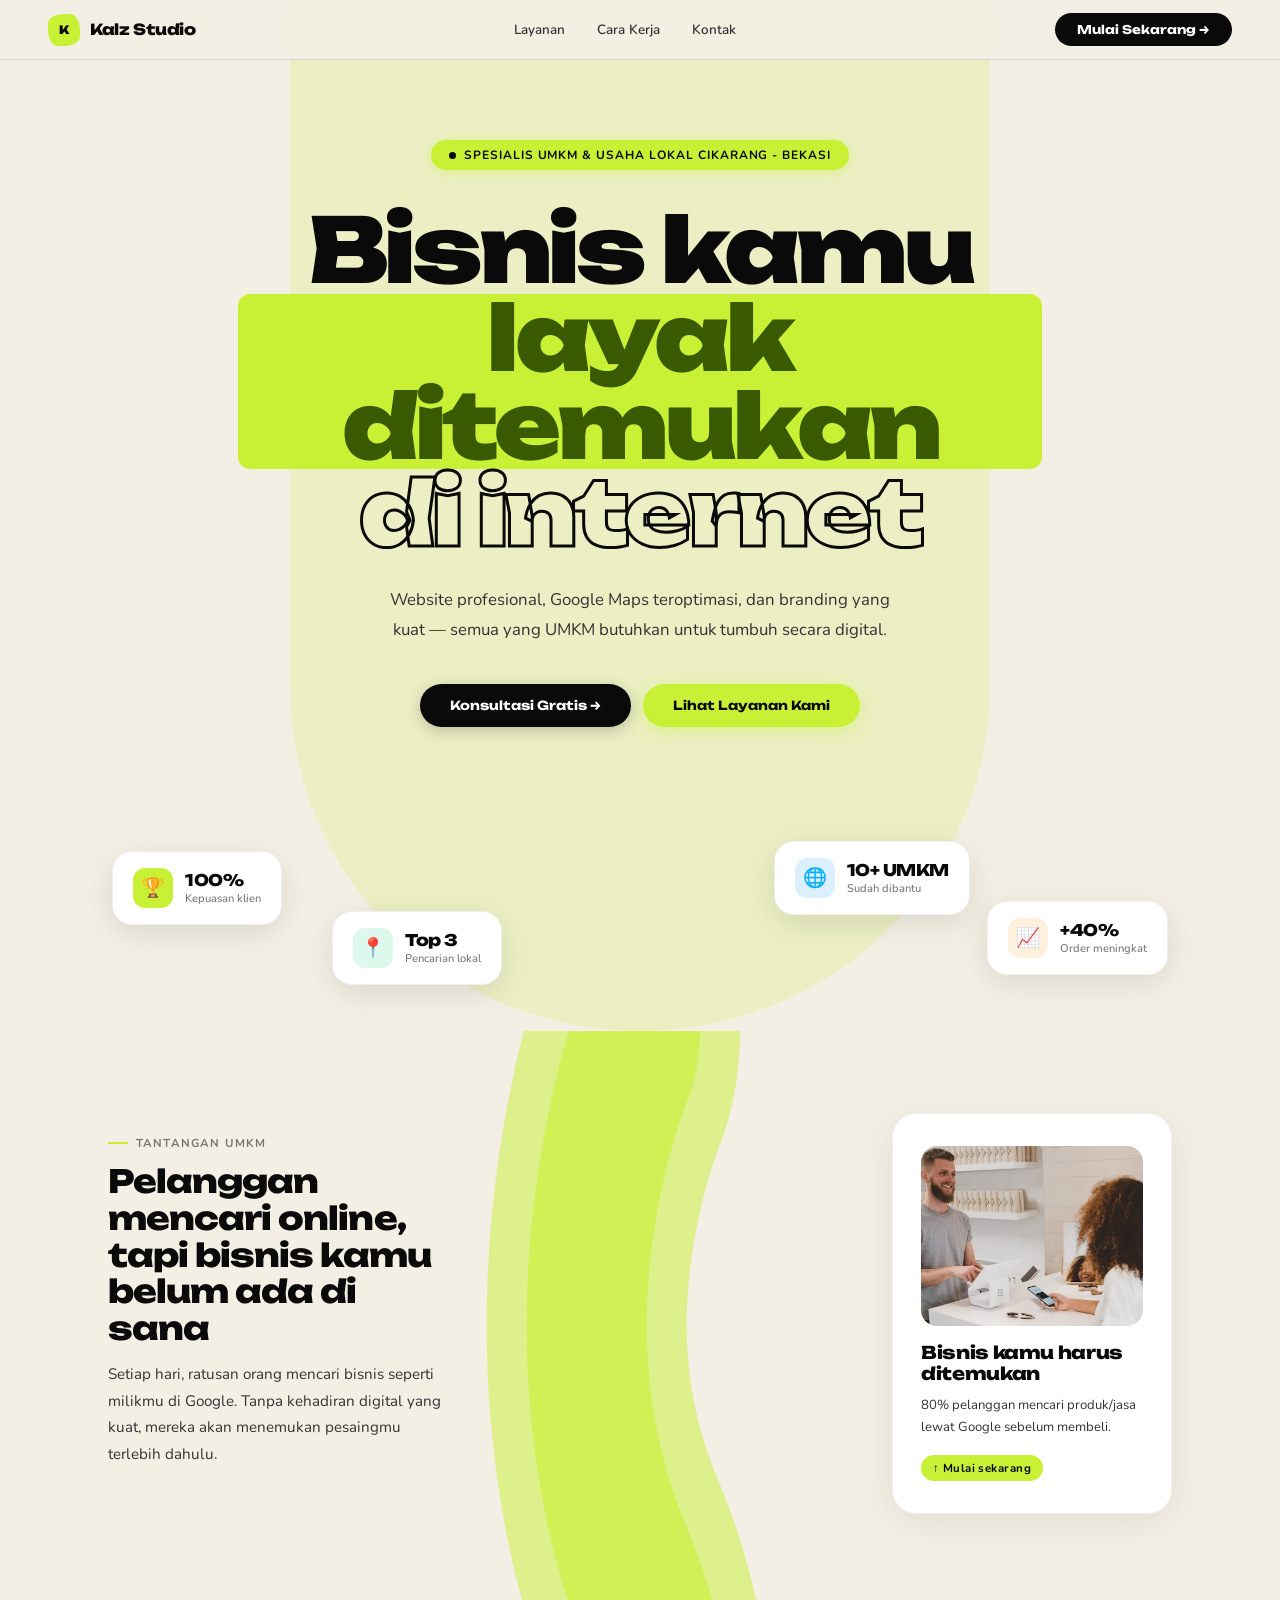
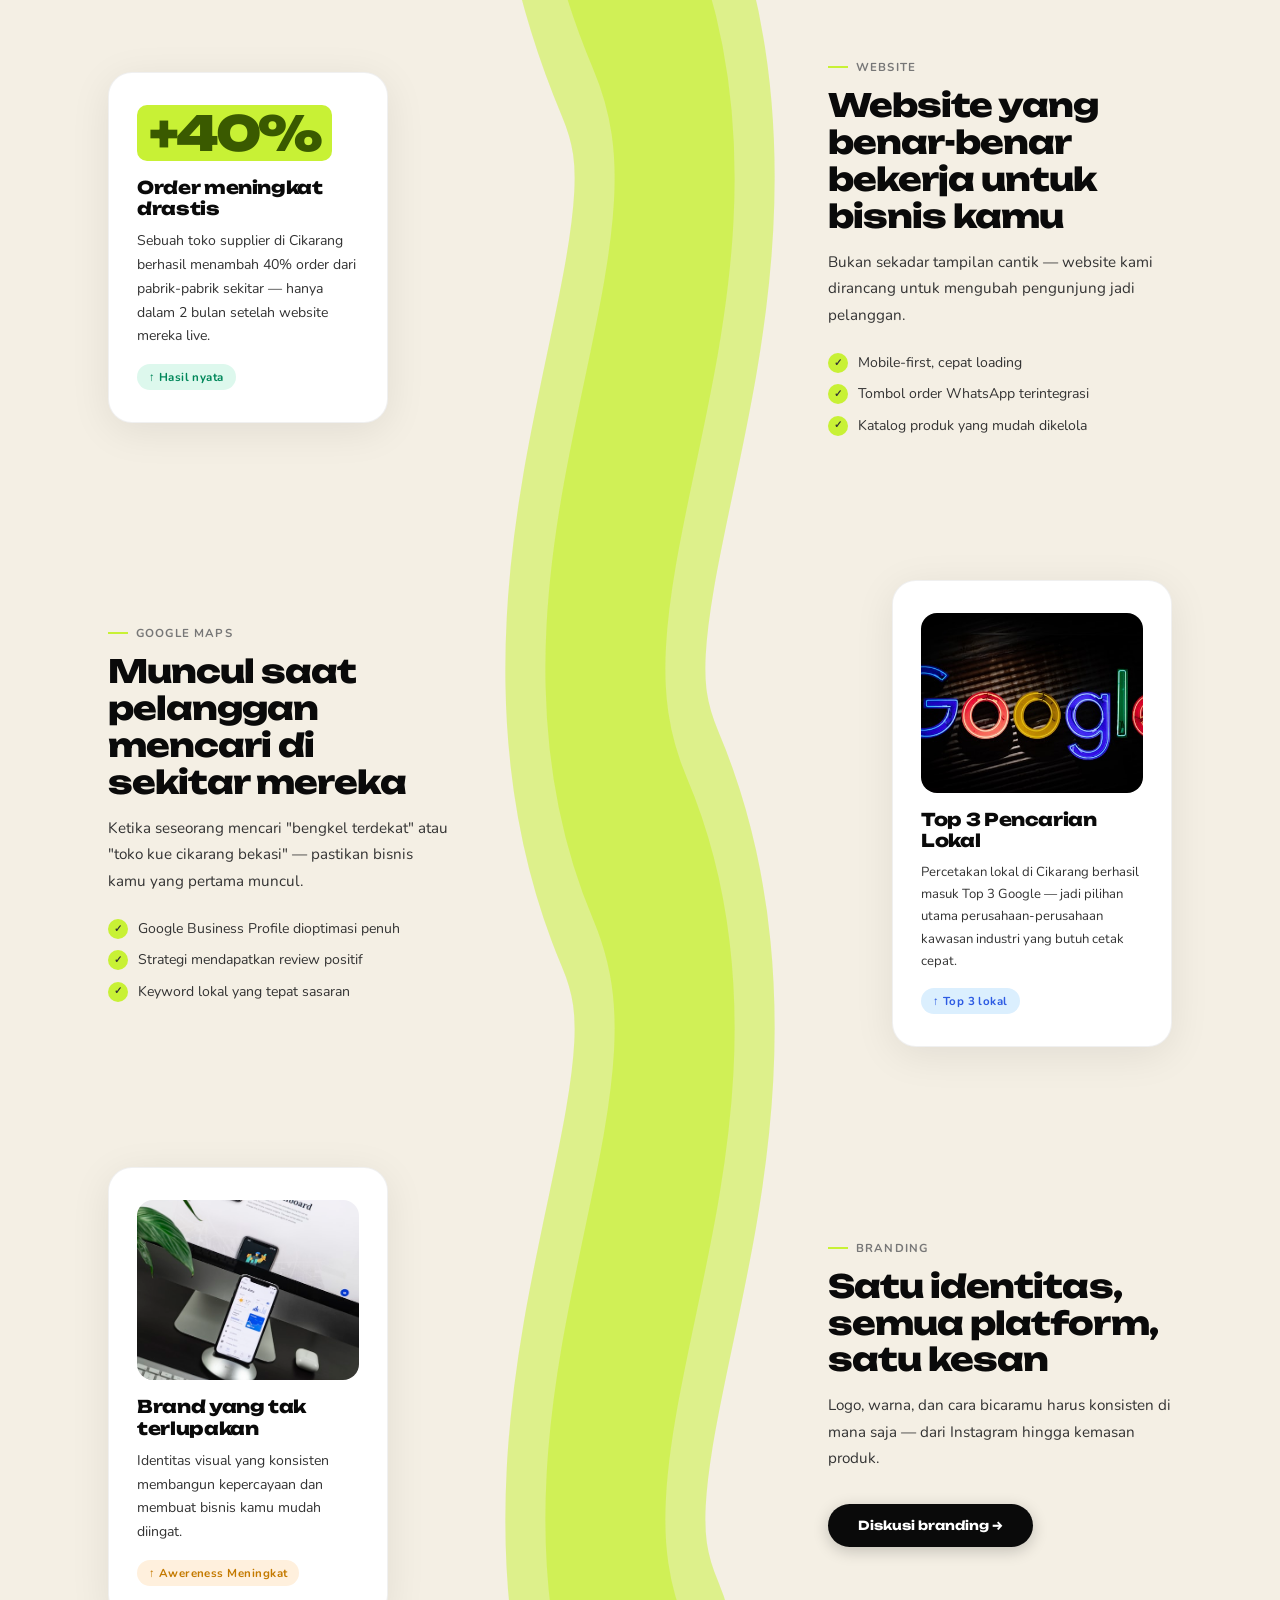
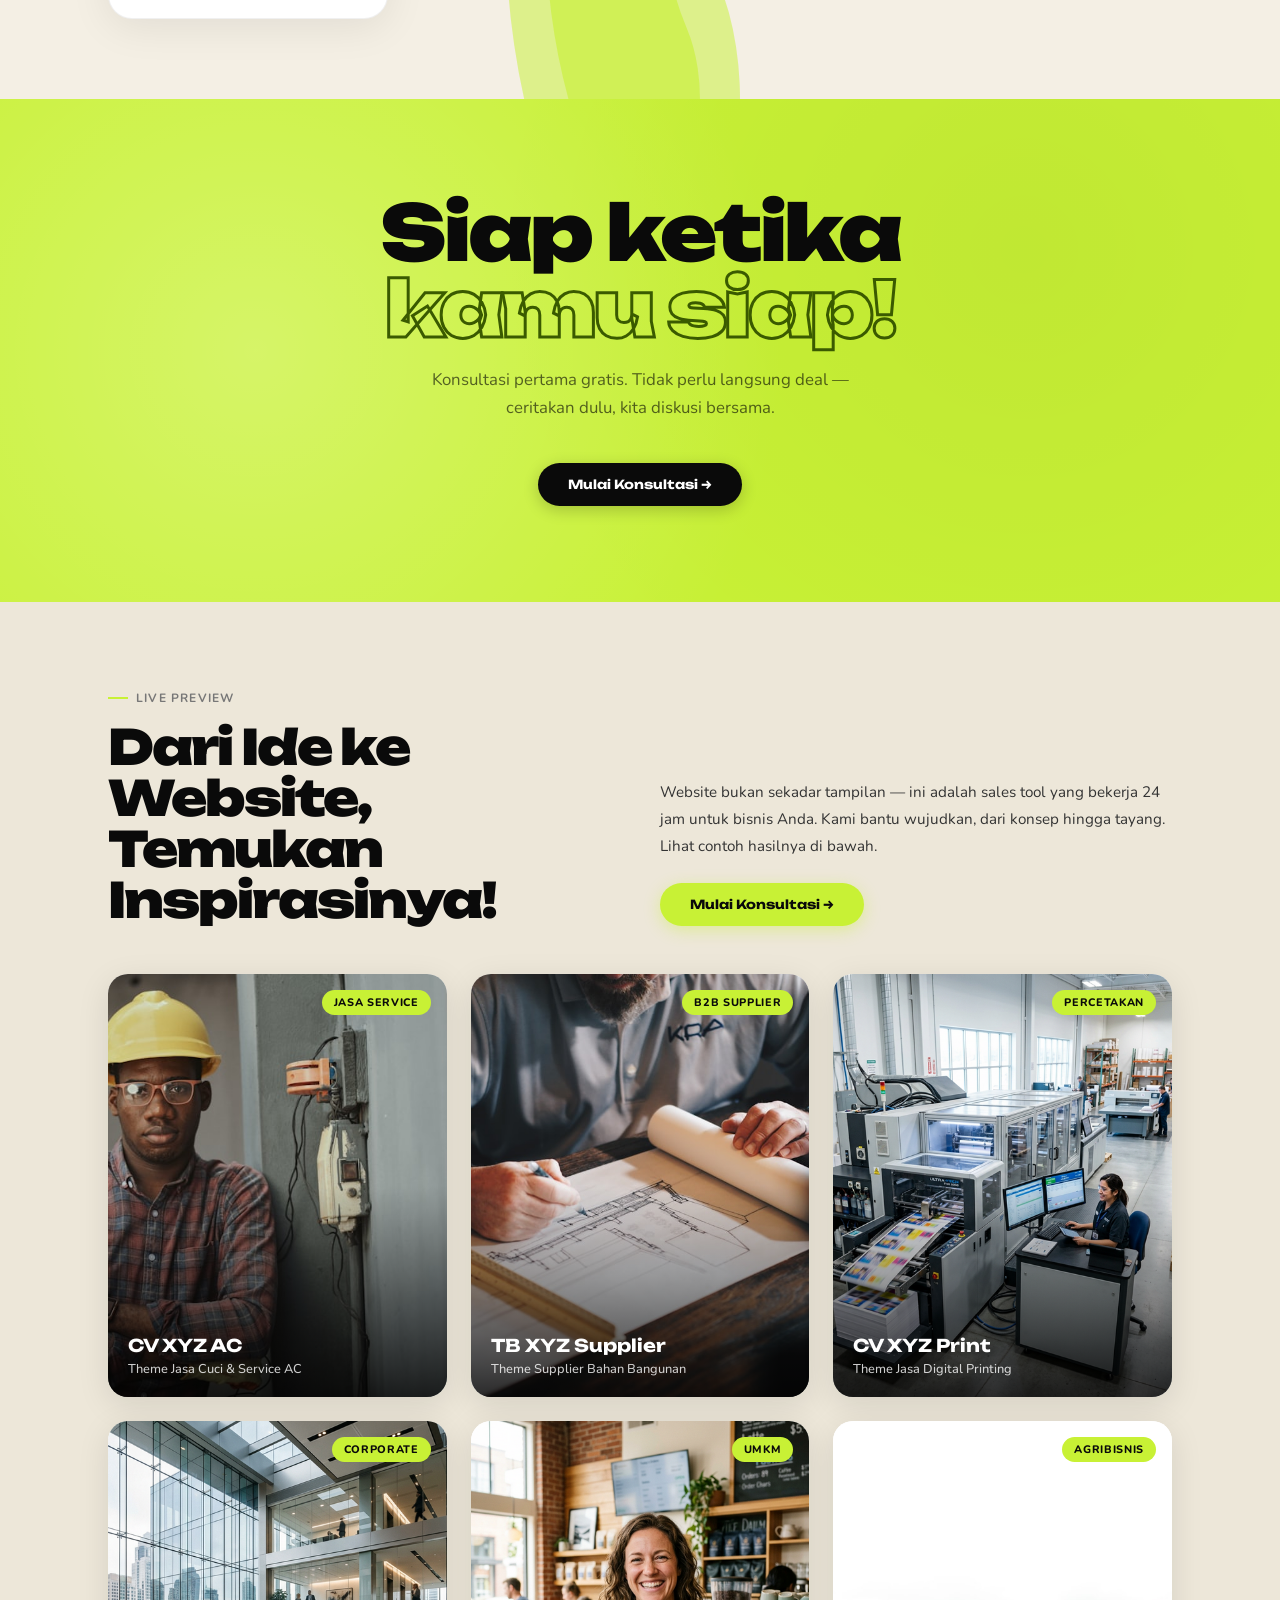
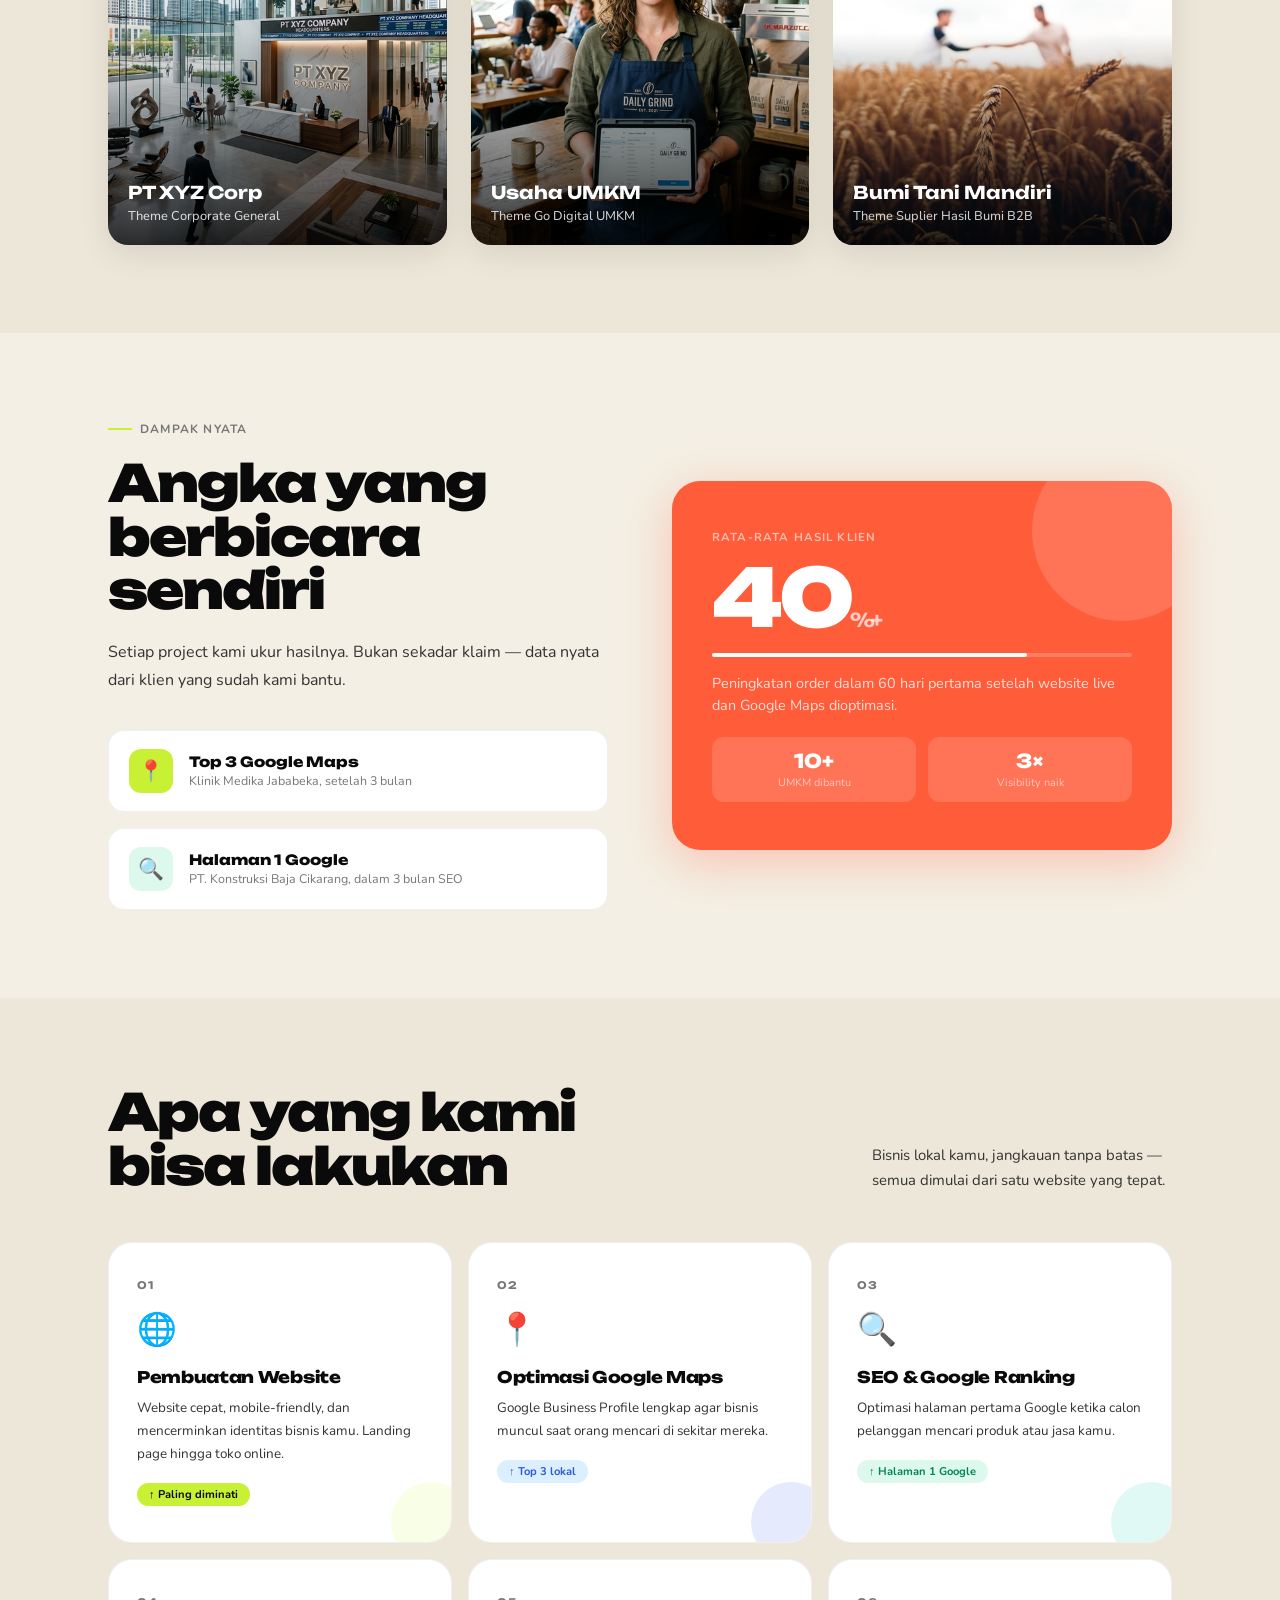
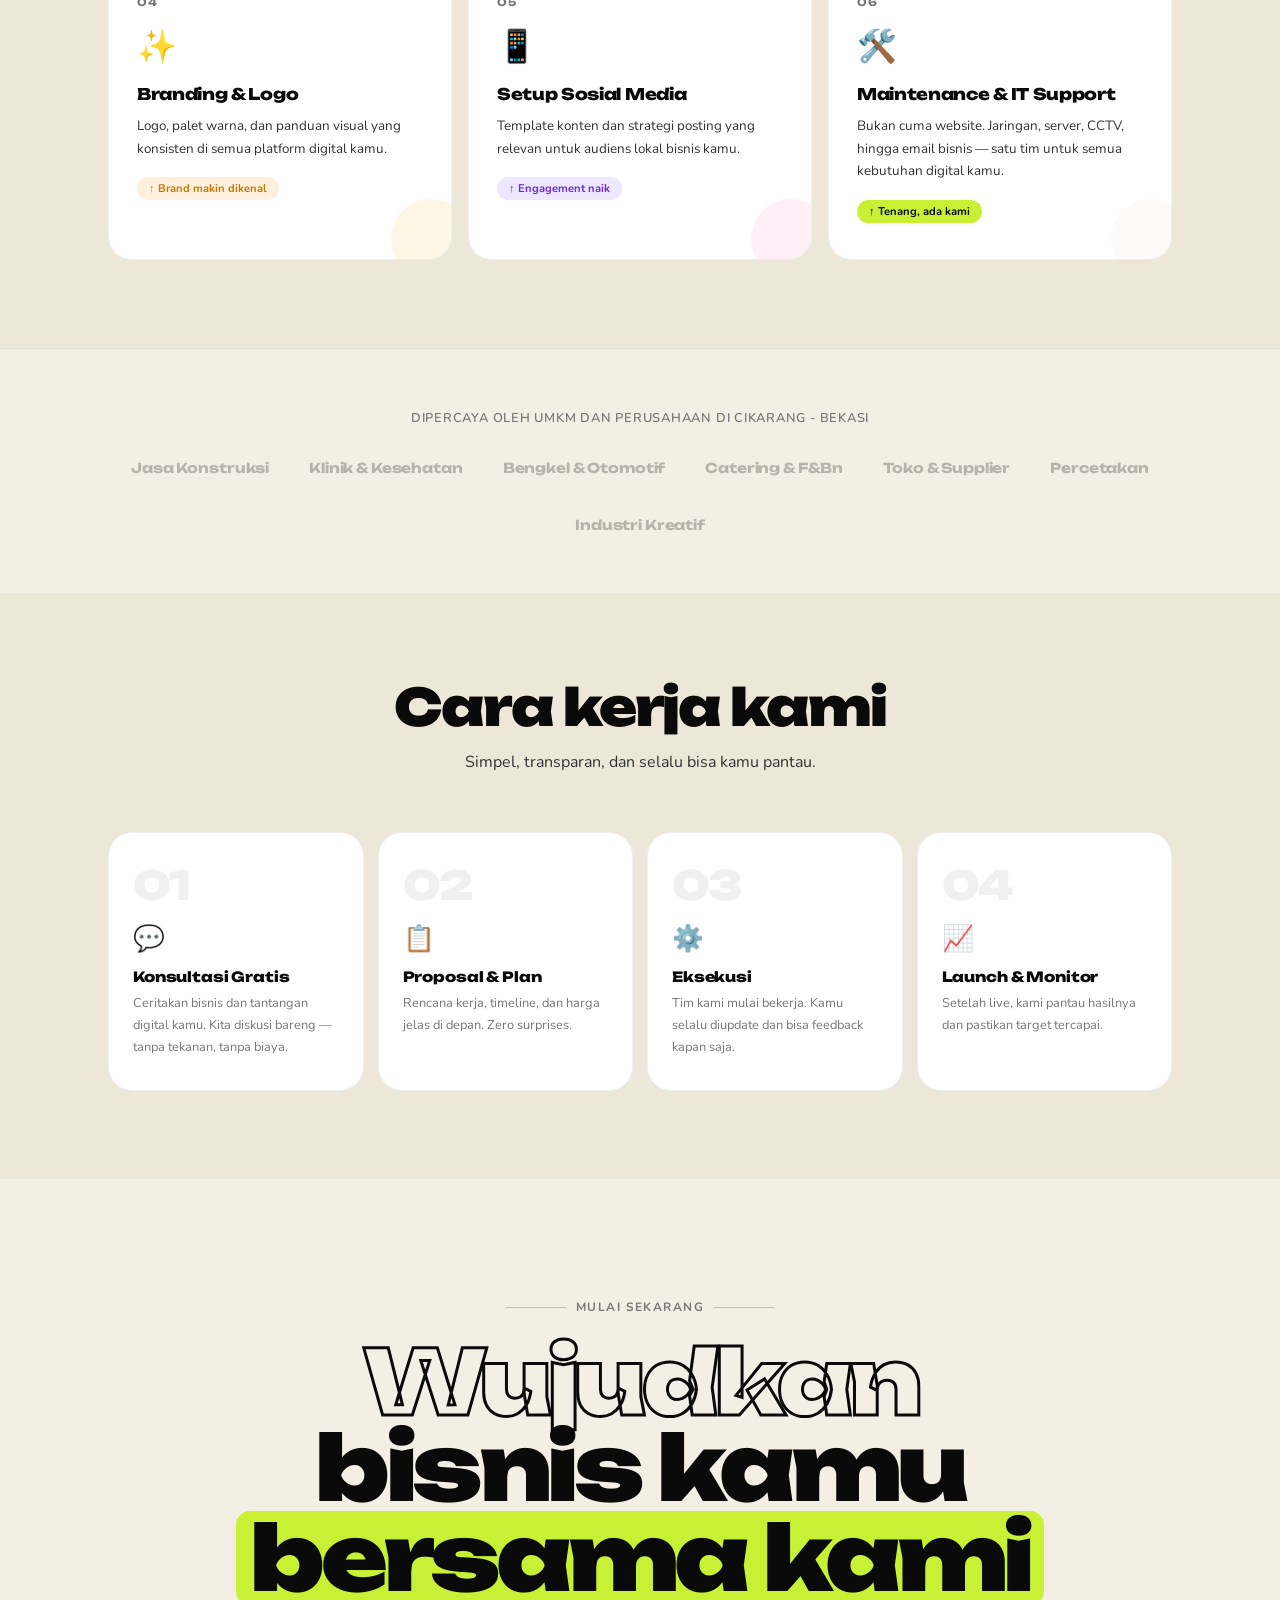
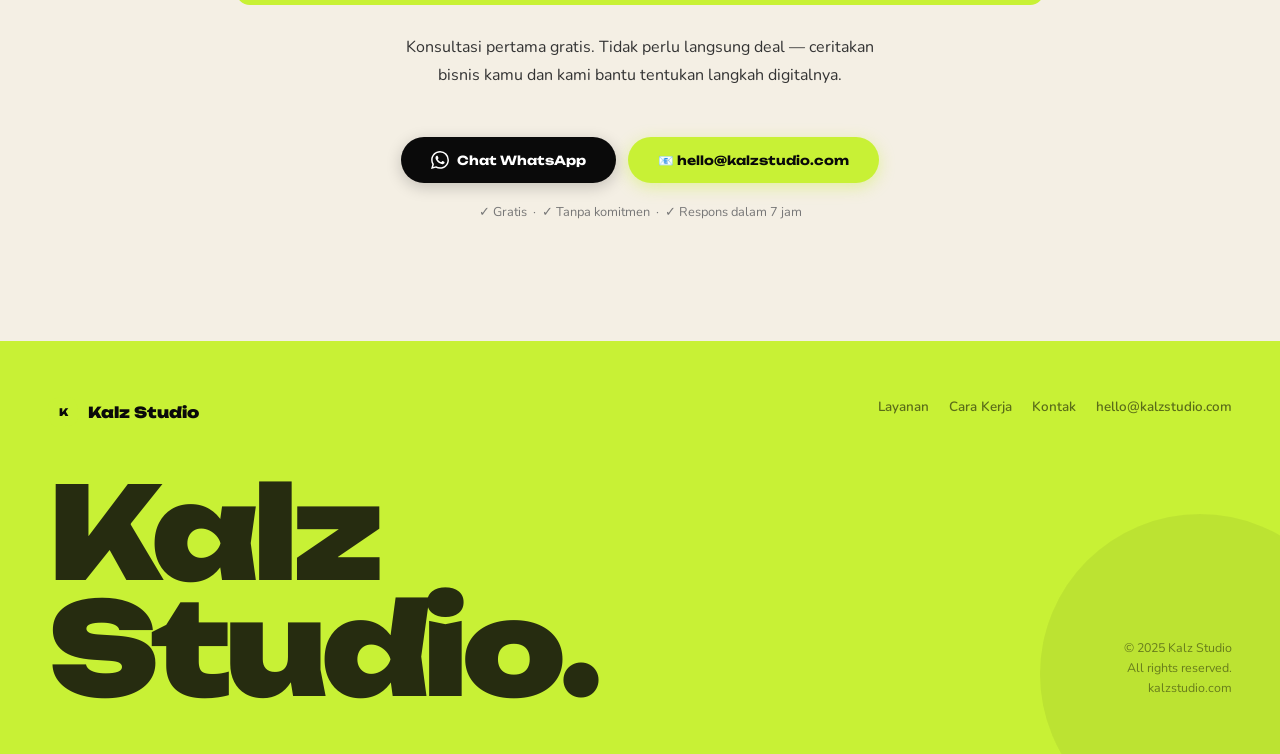
==== index.html @ 24c79ff3 "Initial commit for KalzStudio portfolio themes" ====
<!DOCTYPE html>
<html lang="id">

<head>
  <meta charset="UTF-8" />
  <meta name="viewport" content="width=device-width, initial-scale=1.0" />
  <title>Kalz Studio | Jasa Pembuatan Website & Company Profile Cikarang Bekasi</title>
  <meta name="description"
    content="Layanan jasa pembuatan website, company profile, dan optimasi Google Maps untuk UMKM dan perusahaan di Cikarang, Jababeka, MM2100, dan Bekasi." />
  <meta name="keywords"
    content="Jasa Pembuatan Website Cikarang, Web Developer Bekasi, Bikin Web Company Profile Jababeka, Jasa SEO Cikarang, Optimasi Google Maps UMKM" />
  <link
    href="https://fonts.googleapis.com/css2?family=Unbounded:wght@400;500;600;700;800;900&family=Nunito:ital,wght@0,300;0,400;0,500;0,600;1,400&display=swap"
    rel="stylesheet" />
  <link rel="stylesheet" href="style.css" />
</head>
</head>

<body>

  <!-- NAV -->
  <header class="nav">
    <a href="#" class="nav-logo">
      <span class="nav-logo-blob">K</span>
      Kalz Studio
    </a>
    <nav class="nav-links">
      <a href="#layanan">Layanan</a>
      <a href="#cara-kerja">Cara Kerja</a>
      <a href="#kontak">Kontak</a>
    </nav>
    <a href="#kontak" class="nav-cta">Mulai Sekarang →</a>
  </header>

  <!-- ═══ HERO ═══ -->
  <section class="hero">
    <div class="hero-ribbon"></div>

    <div class="hero-content reveal">
      <div class="hero-kicker">
        <span class="hero-kicker-pulse"></span>
        Spesialis UMKM & Usaha Lokal Cikarang - Bekasi
      </div>

      <h1 class="hero-title">
        Bisnis kamu<br>
        <span class="lime-word">layak ditemukan</span><br>
        <span class="stroke-word">di internet</span>
      </h1>

      <p class="hero-desc">
        Website profesional, Google Maps teroptimasi, dan branding yang kuat —
        semua yang UMKM butuhkan untuk tumbuh secara digital.
      </p>

      <div class="hero-btns">
        <a href="#kontak" class="btn-ink">Konsultasi Gratis →</a>
        <a href="#layanan" class="btn-lime">Lihat Layanan Kami</a>
      </div>
    </div>

    <!-- floating stat cards -->
    <div class="hero-floats reveal d2">
      <div class="hf hf-1">
        <div class="hf-icon hfi-l">🏆</div>
        <div>
          <div class="hf-val">100%</div>
          <div class="hf-sub">Kepuasan klien</div>
        </div>
      </div>
      <div class="hf hf-2">
        <div class="hf-icon hfi-g">📍</div>
        <div>
          <div class="hf-val">Top 3</div>
          <div class="hf-sub">Pencarian lokal</div>
        </div>
      </div>
      <div class="hf hf-3">
        <div class="hf-icon hfi-b">🌐</div>
        <div>
          <div class="hf-val">10+ UMKM</div>
          <div class="hf-sub">Sudah dibantu</div>
        </div>
      </div>
      <div class="hf hf-4">
        <div class="hf-icon hfi-o">📈</div>
        <div>
          <div class="hf-val">+40%</div>
          <div class="hf-sub">Order meningkat</div>
        </div>
      </div>
    </div>
  </section>

  <!-- ═══ RIBBON SCROLL ═══ -->
  <section class="ribbon-section">

    <!-- SVG ribbon spine -->
    <div class="big-ribbon">
      <svg viewBox="0 0 340 1200" fill="none" preserveAspectRatio="none" xmlns="http://www.w3.org/2000/svg">
        <path d="M170 0 C170 0, 50 150, 170 300 C290 450, 50 600, 170 750 C290 900, 50 1050, 170 1200" stroke="#c8f135"
          stroke-width="200" stroke-linecap="round" fill="none" opacity="0.5" />
        <path d="M170 0 C170 0, 50 150, 170 300 C290 450, 50 600, 170 750 C290 900, 50 1050, 170 1200" stroke="#c8f135"
          stroke-width="120" stroke-linecap="round" fill="none" opacity="0.6" />
      </svg>
    </div>

    <div class="ribbon-rows">

      <!-- ROW 1: right-side card -->
      <div class="rrow rrow-left reveal">
        <div class="rtext">
          <div class="rt-tag">Tantangan UMKM</div>
          <h2 class="rt-title">Pelanggan mencari online, tapi bisnis kamu belum ada di sana</h2>
          <p class="rt-desc">Setiap hari, ratusan orang mencari bisnis seperti milikmu di Google. Tanpa kehadiran
            digital yang kuat, mereka akan menemukan pesaingmu terlebih dahulu.</p>
        </div>
        <div class="rrow-spacer"></div>
        <div class="rcard reveal d2">
          <img src="assets/img/hero-1.jpg" alt="Jasa pembuatan website bengkel Cikarang" class="rcard-img" />
          <div class="rc-title">Bisnis kamu harus ditemukan</div>
          <p class="rc-desc" style="font-size:0.82rem">80% pelanggan mencari produk/jasa lewat Google sebelum membeli.
          </p>
          <span class="rc-pill rcp-l">↑ Mulai sekarang</span>
        </div>
      </div>

      <!-- ROW 2: left-side card -->
      <div class="rrow rrow-right reveal">
        <div class="rcard reveal d1">
          <div class="rc-num">+40%</div>
          <div class="rc-title">Order meningkat drastis</div>
          <p class="rc-desc">Sebuah toko supplier di Cikarang berhasil menambah 40% order dari pabrik-pabrik sekitar —
            hanya dalam 2 bulan setelah website mereka live.</p>
          <span class="rc-pill rcp-g">↑ Hasil nyata</span>
        </div>
        <div class="rrow-spacer"></div>
        <div class="rtext">
          <div class="rt-tag">Website</div>
          <h2 class="rt-title">Website yang benar-benar bekerja untuk bisnis kamu</h2>
          <p class="rt-desc">Bukan sekadar tampilan cantik — website kami dirancang untuk mengubah pengunjung jadi
            pelanggan.</p>
          <div class="rt-list">
            <div class="rtl-item">
              <div class="rtl-dot">✓</div><span>Mobile-first, cepat loading</span>
            </div>
            <div class="rtl-item">
              <div class="rtl-dot">✓</div><span>Tombol order WhatsApp terintegrasi</span>
            </div>
            <div class="rtl-item">
              <div class="rtl-dot">✓</div><span>Katalog produk yang mudah dikelola</span>
            </div>
          </div>
        </div>
      </div>

      <!-- ROW 3: right-side card -->
      <div class="rrow rrow-left reveal">
        <div class="rtext">
          <div class="rt-tag">Google Maps</div>
          <h2 class="rt-title">Muncul saat pelanggan mencari di sekitar mereka</h2>
          <p class="rt-desc">Ketika seseorang mencari "bengkel terdekat" atau "toko kue cikarang bekasi" — pastikan
            bisnis kamu yang pertama muncul.</p>
          <div class="rt-list">
            <div class="rtl-item">
              <div class="rtl-dot">✓</div><span>Google Business Profile dioptimasi penuh</span>
            </div>
            <div class="rtl-item">
              <div class="rtl-dot">✓</div><span>Strategi mendapatkan review positif</span>
            </div>
            <div class="rtl-item">
              <div class="rtl-dot">✓</div><span>Keyword lokal yang tepat sasaran</span>
            </div>
          </div>
        </div>
        <div class="rrow-spacer"></div>
        <div class="rcard reveal d2">
          <img src="assets/img/hero-2.jpg" alt="Optimasi Google Maps Cikarang" class="rcard-img" />
          <div class="rc-title">Top 3 Pencarian Lokal</div>
          <p class="rc-desc" style="font-size:0.82rem">Percetakan lokal di Cikarang berhasil masuk Top 3 Google — jadi
            pilihan utama perusahaan-perusahaan kawasan industri yang butuh cetak cepat.</p>
          <span class="rc-pill rcp-b">↑ Top 3 lokal</span>
        </div>
      </div>

      <!-- ROW 4: left-side card -->
      <div class="rrow rrow-right reveal">
        <div class="rcard reveal d1">
          <img src="assets/img/hero-3.jpg" alt="Jasa pembuatan company profile kontraktor Bekasi" class="rcard-img" />
          <div class="rc-title">Brand yang tak terlupakan</div>
          <p class="rc-desc">Identitas visual yang konsisten membangun kepercayaan dan membuat bisnis kamu mudah
            diingat.</p>
          <span class="rc-pill rcp-o">↑ Awereness Meningkat</span>
        </div>
        <div class="rrow-spacer"></div>
        <div class="rtext">
          <div class="rt-tag">Branding</div>
          <h2 class="rt-title">Satu identitas, semua platform, satu kesan</h2>
          <p class="rt-desc">Logo, warna, dan cara bicaramu harus konsisten di mana saja — dari Instagram hingga kemasan
            produk.</p>
          <a href="#kontak" class="btn-ink"
            style="display:inline-flex;align-items:center;gap:8px;margin-top:8px">Diskusi branding →</a>
        </div>
      </div>

    </div>
  </section>

  <!-- ═══ READY ═══ -->
  <section class="ready-section">
    <h2 class="ready-title">Siap ketika<br><span class="outline">kamu siap!</span></h2>
    <p class="ready-sub">Konsultasi pertama gratis. Tidak perlu langsung deal — ceritakan dulu, kita diskusi bersama.
    </p>
    <div class="ready-btns">
      <a href="#kontak" class="btn-ink">Mulai Konsultasi →</a>
    </div>
  </section>

  <!-- ═══ PHOTO COLLAGE ═══ -->
  <section class="collage">
    <div class="collage-inner">
      <div class="collage-header">
        <div class="collage-header-grid">
          <div class="reveal">
            <div
              style="font-size:0.75rem;font-weight:700;letter-spacing:.1em;text-transform:uppercase;color:var(--ink-3);margin-bottom:16px;display:flex;align-items:center;gap:8px">
              <span style="width:20px;height:2px;background:var(--lime);display:inline-block"></span>Live Preview
            </div>
            <h2
              style="font-family:'Unbounded',sans-serif;font-size:clamp(2rem,3.8vw,3.2rem);font-weight:900;letter-spacing:-0.04em;line-height:1.05">
              Dari Ide ke Website, Temukan Inspirasinya!</h2>
          </div>
          <div class="reveal d1">
            <p style="font-size:0.95rem;color:var(--ink-2);line-height:1.75;margin-bottom:24px">Website bukan sekadar
              tampilan — ini adalah sales tool yang bekerja 24 jam untuk bisnis Anda. Kami bantu wujudkan, dari konsep
              hingga tayang. Lihat contoh hasilnya di bawah.</p>
            <a href="#kontak" class="btn-lime">Mulai Konsultasi →</a>
          </div>
        </div>
      </div>

      <div class="collage-grid reveal">
        <a href="sample-1.html" target="_blank" class="cg-photo">
          <img src="assets/img/ac-hero.jpg" alt="Theme Jasa AC" />
          <div class="cg-photo-overlay"></div>
          <span class="cg-tag">Jasa Service</span>
          <div class="cg-title">CV XYZ AC<br><span
              style="font-size:0.8rem;font-weight:500;font-family:'Nunito',sans-serif;opacity:0.8;display:block;margin-top:6px">Theme
              Jasa Cuci & Service AC</span></div>
          <div class="cg-preview-btn">Live Preview ↗</div>
        </a>
        <a href="sample-2.html" target="_blank" class="cg-photo">
          <img src="assets/img/b2b-hero.jpg" alt="Theme Supplier Konstruksi" />
          <div class="cg-photo-overlay"></div>
          <span class="cg-tag">B2B Supplier</span>
          <div class="cg-title">TB XYZ Supplier<br><span
              style="font-size:0.8rem;font-weight:500;font-family:'Nunito',sans-serif;opacity:0.8;display:block;margin-top:6px">Theme
              Supplier Bahan Bangunan</span></div>
          <div class="cg-preview-btn">Live Preview ↗</div>
        </a>
        <a href="sample-3.html" target="_blank" class="cg-photo">
          <img src="assets/img/print-hero.jpg" alt="Theme Percetakan" />
          <div class="cg-photo-overlay"></div>
          <span class="cg-tag">Percetakan</span>
          <div class="cg-title">CV XYZ Print<br><span
              style="font-size:0.8rem;font-weight:500;font-family:'Nunito',sans-serif;opacity:0.8;display:block;margin-top:6px">Theme
              Jasa Digital Printing</span></div>
          <div class="cg-preview-btn">Live Preview ↗</div>
        </a>
        <a href="sample-4.html" target="_blank" class="cg-photo">
          <img src="assets/img/corp_hero.jpg" alt="Theme Corporate" />
          <div class="cg-photo-overlay"></div>
          <span class="cg-tag">Corporate</span>
          <div class="cg-title">PT XYZ Corp<br><span
              style="font-size:0.8rem;font-weight:500;font-family:'Nunito',sans-serif;opacity:0.8;display:block;margin-top:6px">Theme
              Corporate General</span></div>
          <div class="cg-preview-btn">Live Preview ↗</div>
        </a>
        <a href="sample-5.html" target="_blank" class="cg-photo">
          <img src="assets/img/umkm_hero.jpg" alt="Theme UMKM Go Digital" />
          <div class="cg-photo-overlay"></div>
          <span class="cg-tag">UMKM</span>
          <div class="cg-title">Usaha UMKM<br><span
              style="font-size:0.8rem;font-weight:500;font-family:'Nunito',sans-serif;opacity:0.8;display:block;margin-top:6px">Theme
              Go Digital UMKM</span></div>
          <div class="cg-preview-btn">Live Preview ↗</div>
        </a>
        <a href="sample-6.html" target="_blank" class="cg-photo">
          <img src="assets/img/farm-hero.jpg" alt="Theme Pertanian B2B" />
          <div class="cg-photo-overlay"></div>
          <span class="cg-tag">Agribisnis</span>
          <div class="cg-title">Bumi Tani Mandiri<br><span
              style="font-size:0.8rem;font-weight:500;font-family:'Nunito',sans-serif;opacity:0.8;display:block;margin-top:6px">Theme
              Suplier Hasil Bumi B2B</span></div>
          <div class="cg-preview-btn">Live Preview ↗</div>
        </a>
      </div>
    </div>
  </section>

  <!-- ═══ NUMBERS ═══ -->
  <section class="numbers">
    <div class="numbers-inner">
      <div class="nb-left reveal">
        <div class="section-tag">Dampak Nyata</div>
        <h2 class="nb-title">Angka yang berbicara sendiri</h2>
        <p class="nb-desc">Setiap project kami ukur hasilnya. Bukan sekadar klaim — data nyata dari klien yang sudah
          kami bantu.</p>
        <div style="display:flex;flex-direction:column;gap:16px">
          <div
            style="display:flex;align-items:center;gap:16px;background:var(--white);border-radius:16px;padding:18px 20px;border:1.5px solid rgba(0,0,0,.06)">
            <div
              style="width:44px;height:44px;border-radius:12px;background:var(--lime);display:flex;align-items:center;justify-content:center;font-size:1.3rem;flex-shrink:0">
              📍</div>
            <div>
              <div
                style="font-family:'Unbounded',sans-serif;font-size:0.88rem;font-weight:800;color:var(--ink);margin-bottom:2px">
                Top 3 Google Maps</div>
              <div style="font-size:0.78rem;color:var(--ink-3)">Klinik Medika Jababeka, setelah 3 bulan</div>
            </div>
          </div>
          <div
            style="display:flex;align-items:center;gap:16px;background:var(--white);border-radius:16px;padding:18px 20px;border:1.5px solid rgba(0,0,0,.06)">
            <div
              style="width:44px;height:44px;border-radius:12px;background:#ddf8ed;display:flex;align-items:center;justify-content:center;font-size:1.3rem;flex-shrink:0">
              🔍</div>
            <div>
              <div
                style="font-family:'Unbounded',sans-serif;font-size:0.88rem;font-weight:800;color:var(--ink);margin-bottom:2px">
                Halaman 1 Google</div>
              <div style="font-size:0.78rem;color:var(--ink-3)">PT. Konstruksi Baja Cikarang, dalam 3 bulan SEO</div>
            </div>
          </div>
        </div>
      </div>
      <div class="reveal d1">
        <div class="nb-big-card">
          <div
            style="font-size:0.72rem;font-weight:700;letter-spacing:.1em;text-transform:uppercase;color:rgba(255,255,255,.6);margin-bottom:12px">
            Rata-rata hasil klien</div>
          <div class="nb-num">40<span class="nb-unit">%+</span></div>
          <div style="height:4px;background:rgba(255,255,255,.2);border-radius:100px;margin:16px 0">
            <div style="height:100%;width:75%;background:white;border-radius:100px"></div>
          </div>
          <p class="nb-caption">Peningkatan order dalam 60 hari pertama setelah website live dan Google Maps dioptimasi.
          </p>
          <div style="display:flex;gap:12px;margin-top:20px">
            <div style="flex:1;background:rgba(255,255,255,.15);border-radius:12px;padding:12px;text-align:center">
              <div style="font-family:'Unbounded',sans-serif;font-size:1.2rem;font-weight:800;color:white">10+</div>
              <div style="font-size:0.68rem;color:rgba(255,255,255,.6);margin-top:2px">UMKM dibantu</div>
            </div>
            <div style="flex:1;background:rgba(255,255,255,.15);border-radius:12px;padding:12px;text-align:center">
              <div style="font-family:'Unbounded',sans-serif;font-size:1.2rem;font-weight:800;color:white">3×</div>
              <div style="font-size:0.68rem;color:rgba(255,255,255,.6);margin-top:2px">Visibility naik</div>
            </div>
          </div>
        </div>
      </div>
    </div>
  </section>

  <!-- ═══ SERVICES ═══ -->
  <section class="services" id="layanan">
    <div class="services-inner">
      <div class="svc-header reveal">
        <h2 class="svc-title">Apa yang kami<br>bisa lakukan</h2>
        <p class="svc-sub">Bisnis lokal kamu, jangkauan tanpa batas — semua dimulai dari satu website yang tepat.</p>
      </div>
      <div class="svc-grid">
        <div class="sv reveal">
          <div class="sv-deco" style="background:var(--lime)"></div>
          <div class="sv-num">01</div>
          <span class="sv-icon">🌐</span>
          <div class="sv-name">Pembuatan Website</div>
          <p class="sv-desc">Website cepat, mobile-friendly, dan mencerminkan identitas bisnis kamu. Landing page hingga
            toko online.</p>
          <span class="sv-pill sp-l">↑ Paling diminati</span>
        </div>
        <div class="sv reveal d1">
          <div class="sv-deco" style="background:var(--blue)"></div>
          <div class="sv-num">02</div>
          <span class="sv-icon">📍</span>
          <div class="sv-name">Optimasi Google Maps</div>
          <p class="sv-desc">Google Business Profile lengkap agar bisnis muncul saat orang mencari di sekitar mereka.
          </p>
          <span class="sv-pill sp-b">↑ Top 3 lokal</span>
        </div>
        <div class="sv reveal d2">
          <div class="sv-deco" style="background:var(--mint)"></div>
          <div class="sv-num">03</div>
          <span class="sv-icon">🔍</span>
          <div class="sv-name">SEO & Google Ranking</div>
          <p class="sv-desc">Optimasi halaman pertama Google ketika calon pelanggan mencari produk atau jasa kamu.</p>
          <span class="sv-pill sp-g">↑ Halaman 1 Google</span>
        </div>
        <div class="sv reveal">
          <div class="sv-deco" style="background:var(--amber)"></div>
          <div class="sv-num">04</div>
          <span class="sv-icon">✨</span>
          <div class="sv-name">Branding & Logo</div>
          <p class="sv-desc">Logo, palet warna, dan panduan visual yang konsisten di semua platform digital kamu.</p>
          <span class="sv-pill sp-o">↑ Brand makin dikenal</span>
        </div>
        <div class="sv reveal d1">
          <div class="sv-deco" style="background:var(--pink)"></div>
          <div class="sv-num">05</div>
          <span class="sv-icon">📱</span>
          <div class="sv-name">Setup Sosial Media</div>
          <p class="sv-desc">Template konten dan strategi posting yang relevan untuk audiens lokal bisnis kamu.</p>
          <span class="sv-pill sp-v">↑ Engagement naik</span>
        </div>
        <div class="sv reveal d2">
          <div class="sv-deco" style="background:var(--cream-3)"></div>
          <div class="sv-num">06</div>
          <span class="sv-icon">🛠️</span>
          <div class="sv-name">Maintenance & IT Support</div>
          <p class="sv-desc">Bukan cuma website. Jaringan, server, CCTV, hingga email bisnis — satu tim untuk semua
            kebutuhan digital kamu.</p>
          <span class="sv-pill sp-l">↑ Tenang, ada kami</span>
        </div>
      </div>
    </div>
  </section>

  <!-- BRANDS -->
  <section class="brands">
    <div class="brands-inner">
      <p class="brands-label">Dipercaya oleh UMKM dan Perusahaan di Cikarang - Bekasi</p>
      <div class="brands-row">
        <span class="brand-item">Jasa Konstruksi</span>
        <span class="brand-item">Klinik & Kesehatan</span>
        <span class="brand-item">Bengkel & Otomotif</span>
        <span class="brand-item">Catering & F&Bn</span>
        <span class="brand-item">Toko & Supplier</span>
        <span class="brand-item">Percetakan</span>
        <span class="brand-item">Industri Kreatif</span>
      </div>
    </div>
  </section>

  <!-- ═══ PROCESS ═══ -->
  <section class="process" id="cara-kerja">
    <div class="process-inner">
      <div class="proc-head reveal">
        <h2 class="proc-title">Cara kerja kami</h2>
        <p class="proc-sub">Simpel, transparan, dan selalu bisa kamu pantau.</p>
      </div>
      <div class="proc-grid">
        <div class="pg reveal">
          <div class="pg-line"></div>
          <div class="pg-num">01</div>
          <div class="pg-icon">💬</div>
          <div class="pg-title">Konsultasi Gratis</div>
          <p class="pg-desc">Ceritakan bisnis dan tantangan digital kamu. Kita diskusi bareng — tanpa tekanan, tanpa
            biaya.</p>
        </div>
        <div class="pg reveal d1">
          <div class="pg-line"></div>
          <div class="pg-num">02</div>
          <div class="pg-icon">📋</div>
          <div class="pg-title">Proposal & Plan</div>
          <p class="pg-desc">Rencana kerja, timeline, dan harga jelas di depan. Zero surprises.</p>
        </div>
        <div class="pg reveal d2">
          <div class="pg-line"></div>
          <div class="pg-num">03</div>
          <div class="pg-icon">⚙️</div>
          <div class="pg-title">Eksekusi</div>
          <p class="pg-desc">Tim kami mulai bekerja. Kamu selalu diupdate dan bisa feedback kapan saja.</p>
        </div>
        <div class="pg reveal d3">
          <div class="pg-line"></div>
          <div class="pg-num">04</div>
          <div class="pg-icon">📈</div>
          <div class="pg-title">Launch & Monitor</div>
          <p class="pg-desc">Setelah live, kami pantau hasilnya dan pastikan target tercapai.</p>
        </div>
      </div>
    </div>
  </section>

  <!-- ═══ CTA ═══ -->
  <section class="cta" id="kontak">
    <div class="cta-inner reveal">
      <div class="cta-pre">Mulai Sekarang</div>
      <h2 class="cta-title">
        <span class="outline-cta">Wujudkan</span><br>
        bisnis kamu<br>
        <span class="lime-bg-cta">bersama kami</span>
      </h2>
      <p class="cta-desc">Konsultasi pertama gratis. Tidak perlu langsung deal — ceritakan bisnis kamu dan kami bantu
        tentukan langkah digitalnya.</p>
      <div class="cta-btns">
        <a href="https://wa.me/6288291388653?text=Halo%20Kalz%20Studio%2C%20saya%20ingin%20konsultasi%20gratis"
          target="_blank" class="btn-ink">
          <svg width="18" height="18" viewBox="0 0 24 24" fill="white">
            <path
              d="M17.472 14.382c-.297-.149-1.758-.867-2.03-.967-.273-.099-.471-.148-.67.15-.197.297-.767.966-.94 1.164-.173.199-.347.223-.644.075-.297-.15-1.255-.463-2.39-1.475-.883-.788-1.48-1.761-1.653-2.059-.173-.297-.018-.458.13-.606.134-.133.298-.347.446-.52.149-.174.198-.298.298-.497.099-.198.05-.371-.025-.52-.075-.149-.669-1.612-.916-2.207-.242-.579-.487-.5-.669-.51-.173-.008-.371-.01-.57-.01-.198 0-.52.074-.792.372-.272.297-1.04 1.016-1.04 2.479 0 1.462 1.065 2.875 1.213 3.074.149.198 2.096 3.2 5.077 4.487.709.306 1.262.489 1.694.625.712.227 1.36.195 1.871.118.571-.085 1.758-.719 2.006-1.413.248-.694.248-1.289.173-1.413-.074-.124-.272-.198-.57-.347m-5.421 7.403h-.004a9.87 9.87 0 01-5.031-1.378l-.361-.214-3.741.982.998-3.648-.235-.374a9.86 9.86 0 01-1.51-5.26c.001-5.45 4.436-9.884 9.888-9.884 2.64 0 5.122 1.03 6.988 2.898a9.825 9.825 0 012.893 6.994c-.003 5.45-4.437 9.884-9.885 9.884m8.413-18.297A11.815 11.815 0 0012.05 0C5.495 0 .16 5.335.157 11.892c0 2.096.547 4.142 1.588 5.945L.057 24l6.305-1.654a11.882 11.882 0 005.683 1.448h.005c6.554 0 11.89-5.335 11.893-11.893a11.821 11.821 0 00-3.48-8.413z" />
          </svg>
          Chat WhatsApp
        </a>
        <a href="mailto:hello@kalzstudio.com" class="btn-lime">📧 hello@kalzstudio.com</a>
      </div>
      <p class="cta-note">✓ Gratis &nbsp;·&nbsp; ✓ Tanpa komitmen &nbsp;·&nbsp; ✓ Respons dalam 7 jam</p>
    </div>
  </section>

  <!-- ═══ FOOTER ═══ -->
  <footer class="footer">
    <div class="footer-top">
      <div class="footer-brand">
        <span class="nav-logo-blob" style="width:30px;height:30px;font-size:0.65rem">K</span>
        Kalz Studio
      </div>
      <nav class="footer-links">
        <a href="#layanan">Layanan</a>
        <a href="#cara-kerja">Cara Kerja</a>
        <a href="#kontak">Kontak</a>
        <a href="mailto:hello@kalzstudio.com">hello@kalzstudio.com</a>
      </nav>
    </div>
    <div class="footer-bottom">
      <div class="footer-big">Kalz<br>Studio.</div>
      <div class="footer-copy">
        © 2025 Kalz Studio<br>
        All rights reserved.<br>
        kalzstudio.com
      </div>
    </div>
  </footer>

  <script src="script.js"></script>
</body>

</html>
---- style.css ----
*,*::before,*::after{box-sizing:border-box;margin:0;padding:0}
img{display:block;max-width:100%}
a{text-decoration:none;color:inherit}
ul{list-style:none}

:root{
  --cream:   #f4efe4;
  --cream-2: #ede7d9;
  --cream-3: #e5deca;
  --lime:    #c8f135;
  --lime-2:  #aad420;
  --lime-dark:#3a5a00;
  --coral:   #ff5c3a;
  --blue:    #2d5be3;
  --pink:    #ff7eb3;
  --amber:   #ffb830;
  --mint:    #00c9a0;
  --violet:  #8b5cf6;
  --ink:     #0a0a0a;
  --ink-2:   #333;
  --ink-3:   #777;
  --white:   #fff;
  --border:  rgba(0,0,0,.1);
}

html{scroll-behavior:smooth}
body{
  font-family:'Nunito',sans-serif;
  background:var(--cream);
  color:var(--ink);
  overflow-x:hidden;
}

/* ── NAV ── */
.nav{
  position:fixed;top:0;left:0;right:0;z-index:300;
  height:60px;
  display:flex;align-items:center;justify-content:space-between;
  padding:0 48px;
  background:rgba(244,239,228,.92);
  backdrop-filter:blur(20px);
  border-bottom:1px solid var(--border);
}
.nav-logo{
  font-family:'Unbounded',sans-serif;
  font-weight:800;font-size:0.95rem;
  letter-spacing:-0.02em;
  display:flex;align-items:center;gap:10px;
}
.nav-logo-blob{
  width:32px;height:32px;
  background:var(--lime);
  border-radius:50% 30% 50% 30% / 30% 50% 30% 50%;
  display:flex;align-items:center;justify-content:center;
  font-size:0.72rem;font-weight:900;color:var(--ink);
  animation:blob-spin 8s ease-in-out infinite;
}
@keyframes blob-spin{
  0%,100%{border-radius:50% 30% 50% 30%/30% 50% 30% 50%}
  33%{border-radius:30% 50% 30% 50%/50% 30% 50% 30%}
  66%{border-radius:50% 40% 60% 40%/40% 60% 40% 60%}
}
.nav-links{display:flex;gap:4px}
.nav-links a{
  font-size:0.84rem;font-weight:600;color:var(--ink-2);
  padding:6px 14px;border-radius:100px;
  transition:background .2s,color .2s;
}
.nav-links a:hover{background:var(--lime);color:var(--ink)}
.nav-cta{
  background:var(--ink);color:var(--white);
  padding:9px 22px;border-radius:100px;
  font-size:0.84rem;font-weight:700;
  font-family:'Unbounded',sans-serif;font-size:0.75rem;
  transition:background .2s,transform .2s;
}
.nav-cta:hover{background:var(--lime);color:var(--ink);transform:scale(1.03)}

/* ── HERO ── */
.hero{
  min-height:100vh;
  padding-top:60px;
  position:relative;
  overflow:hidden;
  display:flex;flex-direction:column;
  align-items:center;
  background:var(--cream);
}

/* big green ribbon/blob behind hero */
.hero-ribbon{
  position:absolute;
  top:0;left:50%;
  transform:translateX(-50%);
  width:700px;height:100%;
  background:var(--lime);
  border-radius:0 0 60% 60% / 0 0 40% 40%;
  z-index:0;
  opacity:.18;
  filter:blur(0);
  pointer-events:none;
}

.hero-content{
  position:relative;z-index:1;
  text-align:center;
  padding:80px 48px 40px;
  max-width:900px;
}

.hero-kicker{
  display:inline-flex;align-items:center;gap:8px;
  background:var(--lime);color:var(--ink);
  font-size:0.75rem;font-weight:700;
  letter-spacing:.08em;text-transform:uppercase;
  padding:7px 18px;border-radius:100px;
  margin-bottom:36px;
  box-shadow:0 2px 12px rgba(200,241,53,.4);
}
.hero-kicker-pulse{
  width:7px;height:7px;border-radius:50%;
  background:var(--ink);
  animation:pulse 2s ease-in-out infinite;
}
@keyframes pulse{
  0%,100%{transform:scale(1);opacity:1}
  50%{transform:scale(1.4);opacity:.6}
}

.hero-title{
  font-family:'Unbounded',sans-serif;
  font-size:clamp(2.8rem,7vw,6.8rem);
  font-weight:900;
  line-height:.98;
  letter-spacing:-0.04em;
  color:var(--ink);
  margin-bottom:28px;
}
.hero-title .stroke-word{
  -webkit-text-stroke:3px var(--ink);
  color:transparent;
  display:inline-block;
}
.hero-title .lime-word{
  color:var(--lime-dark);
  background:var(--lime);
  padding:0 12px;
  border-radius:12px;
  display:inline-block;
}

.hero-desc{
  font-size:1.05rem;color:var(--ink-2);
  line-height:1.75;max-width:520px;
  margin:0 auto 40px;font-weight:400;
}

.hero-btns{display:flex;gap:12px;justify-content:center;flex-wrap:wrap;margin-bottom:64px}
.btn-ink{
  background:var(--ink);color:var(--white);
  padding:14px 30px;border-radius:100px;
  font-family:'Unbounded',sans-serif;
  font-size:0.78rem;font-weight:700;
  display:inline-flex;align-items:center;gap:8px;
  transition:transform .2s,box-shadow .2s;
  box-shadow:0 4px 16px rgba(0,0,0,.2);
}
.btn-ink:hover{transform:translateY(-3px) scale(1.02);box-shadow:0 10px 32px rgba(0,0,0,.25)}
.btn-lime{
  background:var(--lime);color:var(--ink);
  padding:14px 30px;border-radius:100px;
  font-family:'Unbounded',sans-serif;
  font-size:0.78rem;font-weight:700;
  display:inline-flex;align-items:center;gap:8px;
  transition:transform .2s,box-shadow .2s;
  box-shadow:0 4px 16px rgba(200,241,53,.4);
}
.btn-lime:hover{transform:translateY(-3px) scale(1.02);box-shadow:0 10px 32px rgba(200,241,53,.5)}

/* hero floating cards */
.hero-floats{
  position:relative;z-index:1;
  width:100%;max-width:1100px;
  height:200px;
  margin:0 auto;
}
.hf{
  position:absolute;
  background:var(--white);
  border-radius:20px;
  padding:16px 20px;
  box-shadow:0 8px 32px rgba(0,0,0,.1);
  display:flex;align-items:center;gap:12px;
  animation:hf-float 5s ease-in-out infinite;
  border:1.5px solid rgba(0,0,0,.06);
}
.hf:nth-child(2){animation-delay:-1.7s}
.hf:nth-child(3){animation-delay:-3.3s}
.hf:nth-child(4){animation-delay:-2.1s}
@keyframes hf-float{
  0%,100%{transform:translateY(0) rotate(var(--rot,0deg))}
  50%{transform:translateY(-10px) rotate(calc(var(--rot,0deg) * -1))}
}
.hf-1{left:2%;top:20px;--rot:-2deg}
.hf-2{left:22%;top:80px;--rot:1.5deg}
.hf-3{right:20%;top:10px;--rot:-1.5deg}
.hf-4{right:2%;top:70px;--rot:2deg}

.hf-icon{
  width:40px;height:40px;border-radius:12px;
  display:flex;align-items:center;justify-content:center;
  font-size:1.2rem;flex-shrink:0;
}
.hfi-l{background:var(--lime)}
.hfi-b{background:#dbeffe}
.hfi-g{background:#ddf8ed}
.hfi-o{background:#fff0dd}

.hf-val{font-family:'Unbounded',sans-serif;font-size:1rem;font-weight:800;letter-spacing:-0.03em;color:var(--ink)}
.hf-sub{font-size:0.7rem;color:var(--ink-3);margin-top:1px;font-weight:500}

/* ── RIBBON SCROLL SECTION ── */
.ribbon-section{
  position:relative;
  padding:0;
  background:var(--cream);
  overflow:hidden;
}

/* THE BIG RIBBON */
.big-ribbon{
  position:absolute;
  left:50%;
  top:0;
  transform:translateX(-50%);
  width:340px;
  height:100%;
  z-index:0;
  pointer-events:none;
}
.big-ribbon svg{
  width:100%;height:100%;
  position:absolute;top:0;left:0;
}

/* content that wraps around the ribbon */
.ribbon-rows{
  position:relative;z-index:1;
  max-width:1160px;margin:0 auto;
  padding:80px 48px;
  display:flex;flex-direction:column;
  gap:120px;
}

.rrow{
  display:grid;
  align-items:center;
  gap:40px;
}
.rrow-left {grid-template-columns:1fr 360px 280px}
.rrow-right{grid-template-columns:280px 360px 1fr}

/* spacer column (where the ribbon sits) */
.rrow-spacer{min-height:1px}

.rcard{
  background:var(--white);
  border-radius:24px;
  padding:32px 28px;
  box-shadow:0 8px 40px rgba(0,0,0,.08);
  border:1.5px solid rgba(0,0,0,.06);
  transition:transform .3s,box-shadow .3s;
}
.rcard:hover{transform:translateY(-6px);box-shadow:0 20px 60px rgba(0,0,0,.12)}

.rc-num{
  font-family:'Unbounded',sans-serif;
  font-size:3rem;font-weight:900;
  letter-spacing:-0.06em;
  line-height:1;
  color:var(--lime-dark);
  background:var(--lime);
  display:inline-block;
  padding:4px 12px;
  border-radius:10px;
  margin-bottom:16px;
}
.rc-title{
  font-family:'Unbounded',sans-serif;
  font-size:1.1rem;font-weight:800;
  letter-spacing:-0.02em;
  color:var(--ink);margin-bottom:10px;
  line-height:1.2;
}
.rc-desc{font-size:0.88rem;color:var(--ink-2);line-height:1.7;margin-bottom:16px}

.rc-pill{
  display:inline-flex;align-items:center;gap:5px;
  font-size:0.72rem;font-weight:700;
  padding:5px 12px;border-radius:100px;
  letter-spacing:.04em;
}
.rcp-l{background:var(--lime);color:var(--ink)}
.rcp-b{background:#dbeffe;color:#2d5be3}
.rcp-g{background:#ddf8ed;color:#00875a}
.rcp-o{background:#fff0dd;color:#c47a00}

.rcard-img{
  width:100%;height:180px;
  object-fit:cover;
  border-radius:16px;
  margin-bottom:16px;
  transition:transform .4s;
}
.rcard:hover .rcard-img{transform:scale(1.03)}

/* text-only rrow blocks */
.rtext{
  padding:24px 0;
}
.rt-tag{
  font-size:0.72rem;font-weight:700;
  letter-spacing:.1em;text-transform:uppercase;
  color:var(--ink-3);margin-bottom:12px;
  display:flex;align-items:center;gap:8px;
}
.rt-tag::before{content:'';width:20px;height:2px;background:var(--lime);display:inline-block}
.rt-title{
  font-family:'Unbounded',sans-serif;
  font-size:clamp(1.4rem,2.5vw,2.2rem);
  font-weight:800;letter-spacing:-0.03em;
  line-height:1.15;color:var(--ink);margin-bottom:14px;
}
.rt-desc{font-size:0.95rem;color:var(--ink-2);line-height:1.75;margin-bottom:24px}

.rt-list{display:flex;flex-direction:column;gap:10px}
.rtl-item{
  display:flex;align-items:flex-start;gap:10px;
  font-size:0.88rem;color:var(--ink-2);line-height:1.5;
}
.rtl-dot{
  width:20px;height:20px;flex-shrink:0;
  background:var(--lime);border-radius:50%;
  display:flex;align-items:center;justify-content:center;
  margin-top:1px;font-size:0.6rem;font-weight:900;
}

/* ── READY SECTION ── */
.ready-section{
  background:var(--lime);
  padding:96px 48px;
  text-align:center;
  position:relative;overflow:hidden;
}
.ready-section::before{
  content:'';position:absolute;
  inset:0;
  background:
    radial-gradient(circle at 20% 50%, rgba(255,255,255,.25) 0%,transparent 50%),
    radial-gradient(circle at 80% 30%, rgba(0,0,0,.04) 0%,transparent 50%);
}
.ready-title{
  font-family:'Unbounded',sans-serif;
  font-size:clamp(2.4rem,6vw,5.5rem);
  font-weight:900;letter-spacing:-0.04em;
  line-height:.98;color:var(--ink);
  position:relative;z-index:1;margin-bottom:20px;
}
.ready-title .outline{
  -webkit-text-stroke:3px var(--lime-dark);
  color:transparent;
}
.ready-sub{font-size:1.05rem;color:rgba(0,0,0,.6);line-height:1.7;max-width:480px;margin:0 auto 40px;position:relative;z-index:1}
.ready-btns{display:flex;gap:12px;justify-content:center;flex-wrap:wrap;position:relative;z-index:1}

/* ── PHOTO COLLAGE ── */
.collage{
  background:var(--cream-2);
  padding:88px 0;
  overflow:hidden;
}
.collage-inner{max-width:1160px;margin:0 auto;padding:0 48px}

.collage-header{margin-bottom:48px}
.collage-header-grid{display:grid;grid-template-columns:1fr 1fr;gap:40px;align-items:end}

.collage-grid{
  display:grid;
  grid-template-columns:repeat(3,1fr);
  gap:24px;
}
.cg-photo{
  border-radius:20px;overflow:hidden;position:relative;
  box-shadow:0 8px 32px rgba(0,0,0,.1);
  display:block;
  aspect-ratio: 4/5;
  background:#fff;
  transition:transform .3s, box-shadow .3s;
}
.cg-photo:hover{
  transform:translateY(-8px);
  box-shadow:0 16px 48px rgba(0,0,0,.15);
}
.cg-photo img{width:100%;height:100%;object-fit:cover;transition:transform .6s cubic-bezier(0.16, 1, 0.3, 1)}
.cg-photo:hover img{transform:scale(1.05)}
.cg-photo-overlay {
  position:absolute;inset:0;
  background:linear-gradient(to top, rgba(0,0,0,0.8) 0%, rgba(0,0,0,0) 50%);
  pointer-events:none;
}
.cg-tag{
  position:absolute;top:16px;right:16px;bottom:auto;left:auto;
  background:var(--lime);color:var(--ink);
  font-size:0.68rem;font-weight:800;
  letter-spacing:.06em;text-transform:uppercase;
  padding:5px 12px;border-radius:100px;
}
.cg-title {
  position:absolute;bottom:20px;left:20px;right:20px;
  color:#fff;
  font-family:'Unbounded',sans-serif;
  font-size:1.1rem;font-weight:700;line-height:1.2;
}
.cg-preview-btn {
  display:inline-flex;align-items:center;gap:6px;
  background:#fff;color:var(--ink);
  font-size:0.75rem;font-weight:700;
  padding:8px 16px;border-radius:100px;
  position:absolute;top:50%;left:50%;
  transform:translate(-50%, -50%) scale(0.9);
  opacity:0;transition:opacity .3s, transform .3s;
}
.cg-photo:hover .cg-preview-btn {
  opacity:1;transform:translate(-50%, -50%) scale(1);
}

/* ── NUMBERS ── */
.numbers{background:var(--cream);padding:88px 0}
.numbers-inner{
  max-width:1160px;margin:0 auto;padding:0 48px;
  display:grid;grid-template-columns:1fr 1fr;
  gap:64px;align-items:center;
}
.nb-left .section-tag{
  font-size:0.75rem;font-weight:700;
  letter-spacing:.1em;text-transform:uppercase;
  color:var(--ink-3);margin-bottom:20px;
  display:flex;align-items:center;gap:8px;
}
.nb-left .section-tag::before{content:'';width:24px;height:2.5px;background:var(--lime);display:inline-block}
.nb-title{
  font-family:'Unbounded',sans-serif;
  font-size:clamp(2rem,4vw,3.4rem);
  font-weight:900;letter-spacing:-0.04em;
  line-height:1.05;color:var(--ink);margin-bottom:20px;
}
.nb-desc{font-size:1rem;color:var(--ink-2);line-height:1.75;margin-bottom:36px}

/* big number card */
.nb-big-card{
  background:var(--coral);
  border-radius:28px;padding:48px 40px;
  position:relative;overflow:hidden;
  box-shadow:0 12px 48px rgba(255,92,58,.3);
}
.nb-big-card::before{
  content:'';position:absolute;
  top:-40px;right:-40px;
  width:180px;height:180px;
  background:rgba(255,255,255,.15);
  border-radius:50%;
}
.nb-num{
  font-family:'Unbounded',sans-serif;
  font-size:5rem;font-weight:900;
  letter-spacing:-0.06em;color:var(--white);
  line-height:1;margin-bottom:6px;
}
.nb-unit{font-size:1.2rem;font-weight:700;color:rgba(255,255,255,.7)}
.nb-caption{font-size:0.9rem;color:rgba(255,255,255,.8);line-height:1.5;margin-top:16px}

/* ── SERVICES ── */
.services{background:var(--cream-2);padding:88px 0}
.services-inner{max-width:1160px;margin:0 auto;padding:0 48px}

.svc-header{display:flex;justify-content:space-between;align-items:flex-end;margin-bottom:48px;flex-wrap:wrap;gap:24px}
.svc-title{
  font-family:'Unbounded',sans-serif;
  font-size:clamp(2rem,4vw,3.2rem);
  font-weight:900;letter-spacing:-0.04em;line-height:1.05;
}
.svc-sub{font-size:0.93rem;color:var(--ink-2);max-width:300px;line-height:1.7}

.svc-grid{
  display:grid;
  grid-template-columns:repeat(3,1fr);
  gap:16px;
}
.sv{
  background:var(--white);
  border-radius:24px;padding:36px 28px;
  border:1.5px solid rgba(0,0,0,.06);
  transition:transform .3s,box-shadow .3s,border-color .3s;
  position:relative;overflow:hidden;
}
.sv:hover{transform:translateY(-6px);box-shadow:0 20px 60px rgba(0,0,0,.1);border-color:var(--lime)}

.sv-num{
  font-family:'Unbounded',sans-serif;
  font-size:0.65rem;font-weight:700;
  letter-spacing:.1em;color:var(--ink-3);
  margin-bottom:16px;
}
.sv-icon{font-size:2rem;margin-bottom:16px;display:block}
.sv-name{
  font-family:'Unbounded',sans-serif;
  font-size:1rem;font-weight:800;
  letter-spacing:-0.02em;color:var(--ink);
  margin-bottom:10px;line-height:1.3;
}
.sv-desc{font-size:0.84rem;color:var(--ink-2);line-height:1.7;margin-bottom:16px}

.sv-pill{
  display:inline-flex;align-items:center;gap:5px;
  font-size:0.7rem;font-weight:700;
  padding:4px 12px;border-radius:100px;
}
.sp-l{background:var(--lime);color:var(--ink)}
.sp-b{background:#dbeffe;color:#2d5be3}
.sp-g{background:#ddf8ed;color:#00875a}
.sp-o{background:#fff0dd;color:#c47a00}
.sp-v{background:#ede8ff;color:#6d28d9}

.sv-deco{
  position:absolute;
  bottom:-20px;right:-20px;
  width:80px;height:80px;
  border-radius:50%;
  opacity:.12;
  transition:opacity .3s,transform .3s;
}
.sv:hover .sv-deco{opacity:.25;transform:scale(1.3)}

/* ── CLIENTS ── */
.brands{background:var(--cream);padding:60px 0;border-top:1px solid rgba(0,0,0,.08)}
.brands-inner{max-width:1160px;margin:0 auto;padding:0 48px}
.brands-label{font-size:0.8rem;font-weight:600;color:var(--ink-3);letter-spacing:.06em;text-transform:uppercase;text-align:center;margin-bottom:32px}
.brands-row{display:flex;align-items:center;justify-content:center;gap:40px;flex-wrap:wrap}
.brand-item{
  font-family:'Unbounded',sans-serif;
  font-size:0.85rem;font-weight:700;
  letter-spacing:-0.01em;color:rgba(0,0,0,.25);
  transition:color .2s;
  white-space:nowrap;
}
.brand-item:hover{color:var(--ink)}

/* ── PROCESS ── */
.process{background:var(--cream-2);padding:88px 0}
.process-inner{max-width:1160px;margin:0 auto;padding:0 48px}
.proc-head{text-align:center;margin-bottom:56px}
.proc-title{
  font-family:'Unbounded',sans-serif;
  font-size:clamp(2rem,4vw,3.2rem);
  font-weight:900;letter-spacing:-0.04em;line-height:1.05;
  margin-bottom:14px;
}
.proc-sub{font-size:1rem;color:var(--ink-2);line-height:1.7}
.proc-grid{display:grid;grid-template-columns:repeat(4,1fr);gap:14px}
.pg{
  background:var(--white);
  border-radius:24px;padding:32px 24px;
  border:1.5px solid rgba(0,0,0,.06);
  position:relative;overflow:hidden;
  transition:transform .3s,box-shadow .3s;
}
.pg:hover{transform:translateY(-5px);box-shadow:0 16px 48px rgba(0,0,0,.1)}
.pg-line{
  position:absolute;top:0;left:0;right:0;
  height:4px;background:var(--lime);
  transform:scaleX(0);transform-origin:left;
  transition:transform .4s;
}
.pg:hover .pg-line{transform:scaleX(1)}
.pg-num{
  font-family:'Unbounded',sans-serif;
  font-size:2.5rem;font-weight:900;
  letter-spacing:-0.05em;line-height:1;
  color:rgba(0,0,0,.06);margin-bottom:16px;
  transition:color .3s;
}
.pg:hover .pg-num{color:var(--lime-dark)}
.pg-icon{font-size:1.6rem;margin-bottom:12px}
.pg-title{font-family:'Unbounded',sans-serif;font-size:0.88rem;font-weight:800;letter-spacing:-0.01em;color:var(--ink);margin-bottom:8px}
.pg-desc{font-size:0.8rem;color:var(--ink-3);line-height:1.7}

/* ── CTA ── */
.cta{
  background:var(--cream);
  padding:120px 48px;
}
.cta-inner{max-width:900px;margin:0 auto;text-align:center}
.cta-pre{
  font-size:0.75rem;font-weight:700;
  letter-spacing:.12em;text-transform:uppercase;
  color:var(--ink-3);margin-bottom:24px;
  display:flex;align-items:center;gap:10px;justify-content:center;
}
.cta-pre::before,.cta-pre::after{content:'';flex:1;max-width:60px;height:1.5px;background:var(--lime-dark);opacity:.3}
.cta-title{
  font-family:'Unbounded',sans-serif;
  font-size:clamp(2.8rem,7vw,6rem);
  font-weight:900;letter-spacing:-0.05em;
  line-height:.96;color:var(--ink);
  margin-bottom:28px;
}
.cta-title .outline-cta{
  -webkit-text-stroke:3px var(--ink);
  color:transparent;
}
.cta-title .lime-bg-cta{
  background:var(--lime);
  padding:4px 14px;border-radius:14px;
  display:inline-block;color:var(--ink);
}
.cta-desc{font-size:1rem;color:var(--ink-2);line-height:1.75;max-width:480px;margin:0 auto 48px}
.cta-btns{display:flex;gap:12px;justify-content:center;flex-wrap:wrap;margin-bottom:20px}
.cta-note{font-size:0.8rem;color:var(--ink-3)}

/* ── FOOTER ── */
.footer{
  background:var(--lime);
  padding:56px 48px 48px;
  position:relative;overflow:hidden;
}
.footer::before{
  content:'';position:absolute;
  bottom:-80px;right:-80px;
  width:320px;height:320px;
  background:rgba(0,0,0,.06);
  border-radius:50%;
}
.footer-top{
  display:flex;justify-content:space-between;align-items:flex-start;
  margin-bottom:48px;flex-wrap:wrap;gap:32px;
  position:relative;z-index:1;
}
.footer-brand{
  font-family:'Unbounded',sans-serif;
  font-size:0.95rem;font-weight:900;
  color:var(--ink);display:flex;align-items:center;gap:10px;
}
.footer-links{display:flex;gap:20px;flex-wrap:wrap}
.footer-links a{font-size:0.84rem;font-weight:600;color:rgba(0,0,0,.55);transition:color .2s}
.footer-links a:hover{color:var(--ink)}
.footer-bottom{
  display:flex;align-items:flex-end;justify-content:space-between;
  position:relative;z-index:1;flex-wrap:wrap;gap:20px;
}
.footer-big{
  font-family:'Unbounded',sans-serif;
  font-size:clamp(3.5rem,10vw,9rem);
  font-weight:900;letter-spacing:-0.05em;
  line-height:.9;color:var(--ink);
  opacity:.85;
}
.footer-copy{font-size:0.78rem;color:rgba(0,0,0,.45);line-height:1.6;text-align:right;align-self:flex-end;padding-bottom:8px}

/* ── REVEAL ── */
.reveal{opacity:0;transform:translateY(24px);transition:opacity .8s ease,transform .8s ease}
.reveal.on{opacity:1;transform:translateY(0)}
.d1{transition-delay:.1s}.d2{transition-delay:.2s}.d3{transition-delay:.3s}

/* ── RESPONSIVE ── */
@media(max-width:1000px){
  .nav{padding:0 24px}
  .rrow-left,.rrow-right{grid-template-columns:1fr}
  .rrow-spacer{display:none}
  .big-ribbon{display:none}
  .ribbon-rows{gap:60px;padding:60px 24px}
  .collage-grid{grid-template-columns:1fr 1fr;grid-template-rows:auto}
  .cg-photo:nth-child(1),.cg-photo:nth-child(4){grid-row:span 1;grid-column:auto}
  .numbers-inner{grid-template-columns:1fr;gap:40px}
  .svc-grid{grid-template-columns:1fr 1fr}
  .proc-grid{grid-template-columns:1fr 1fr}
  .collage-header-grid{grid-template-columns:1fr}
  .cta{padding:80px 24px}
  .footer{padding:40px 24px 40px}
}
@media(max-width:640px){
  .nav-links{display:none}
  .hero-floats{display:none}
  .svc-grid{grid-template-columns:1fr}
  .proc-grid{grid-template-columns:1fr}
  .collage-grid{grid-template-columns:1fr;grid-template-rows:auto}
  .brands-row{gap:20px}
  .cta-title{font-size:2.8rem}
  .footer-big{font-size:3.5rem}
  section{padding:64px 0}
}
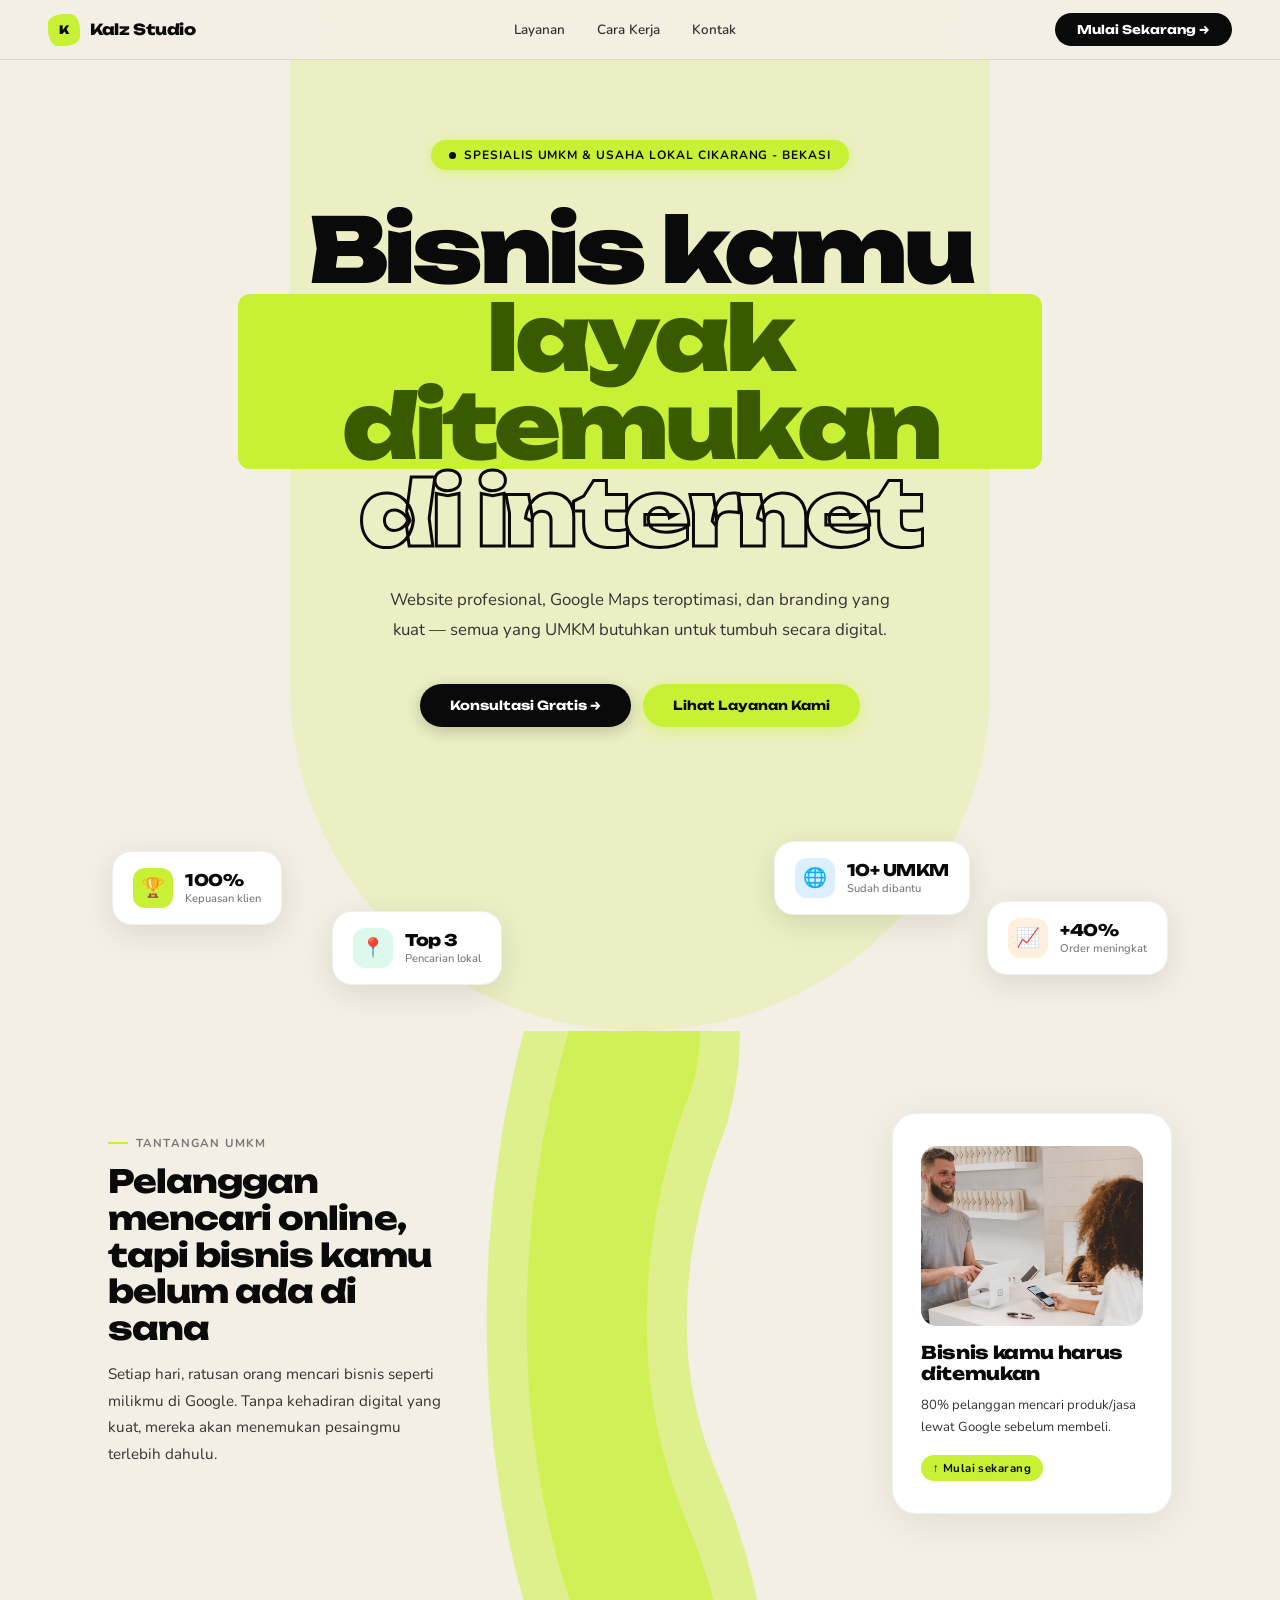
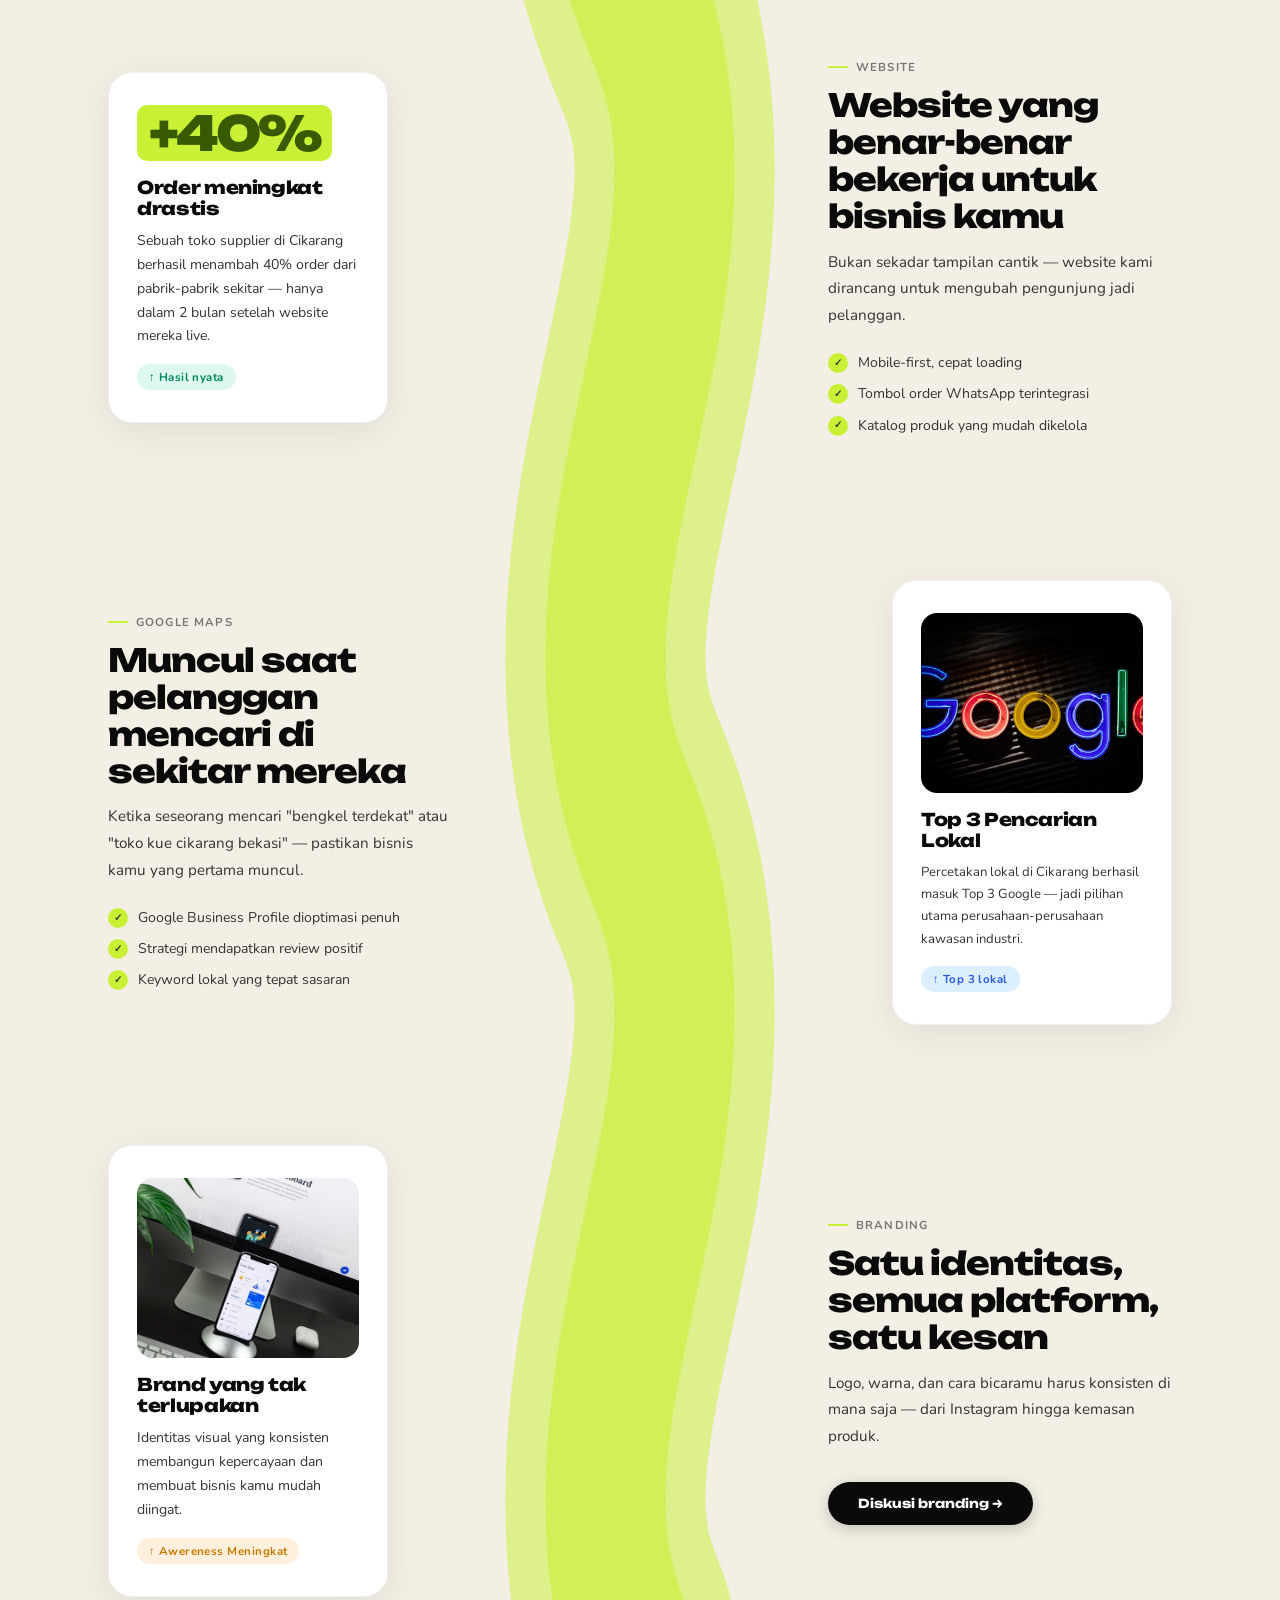
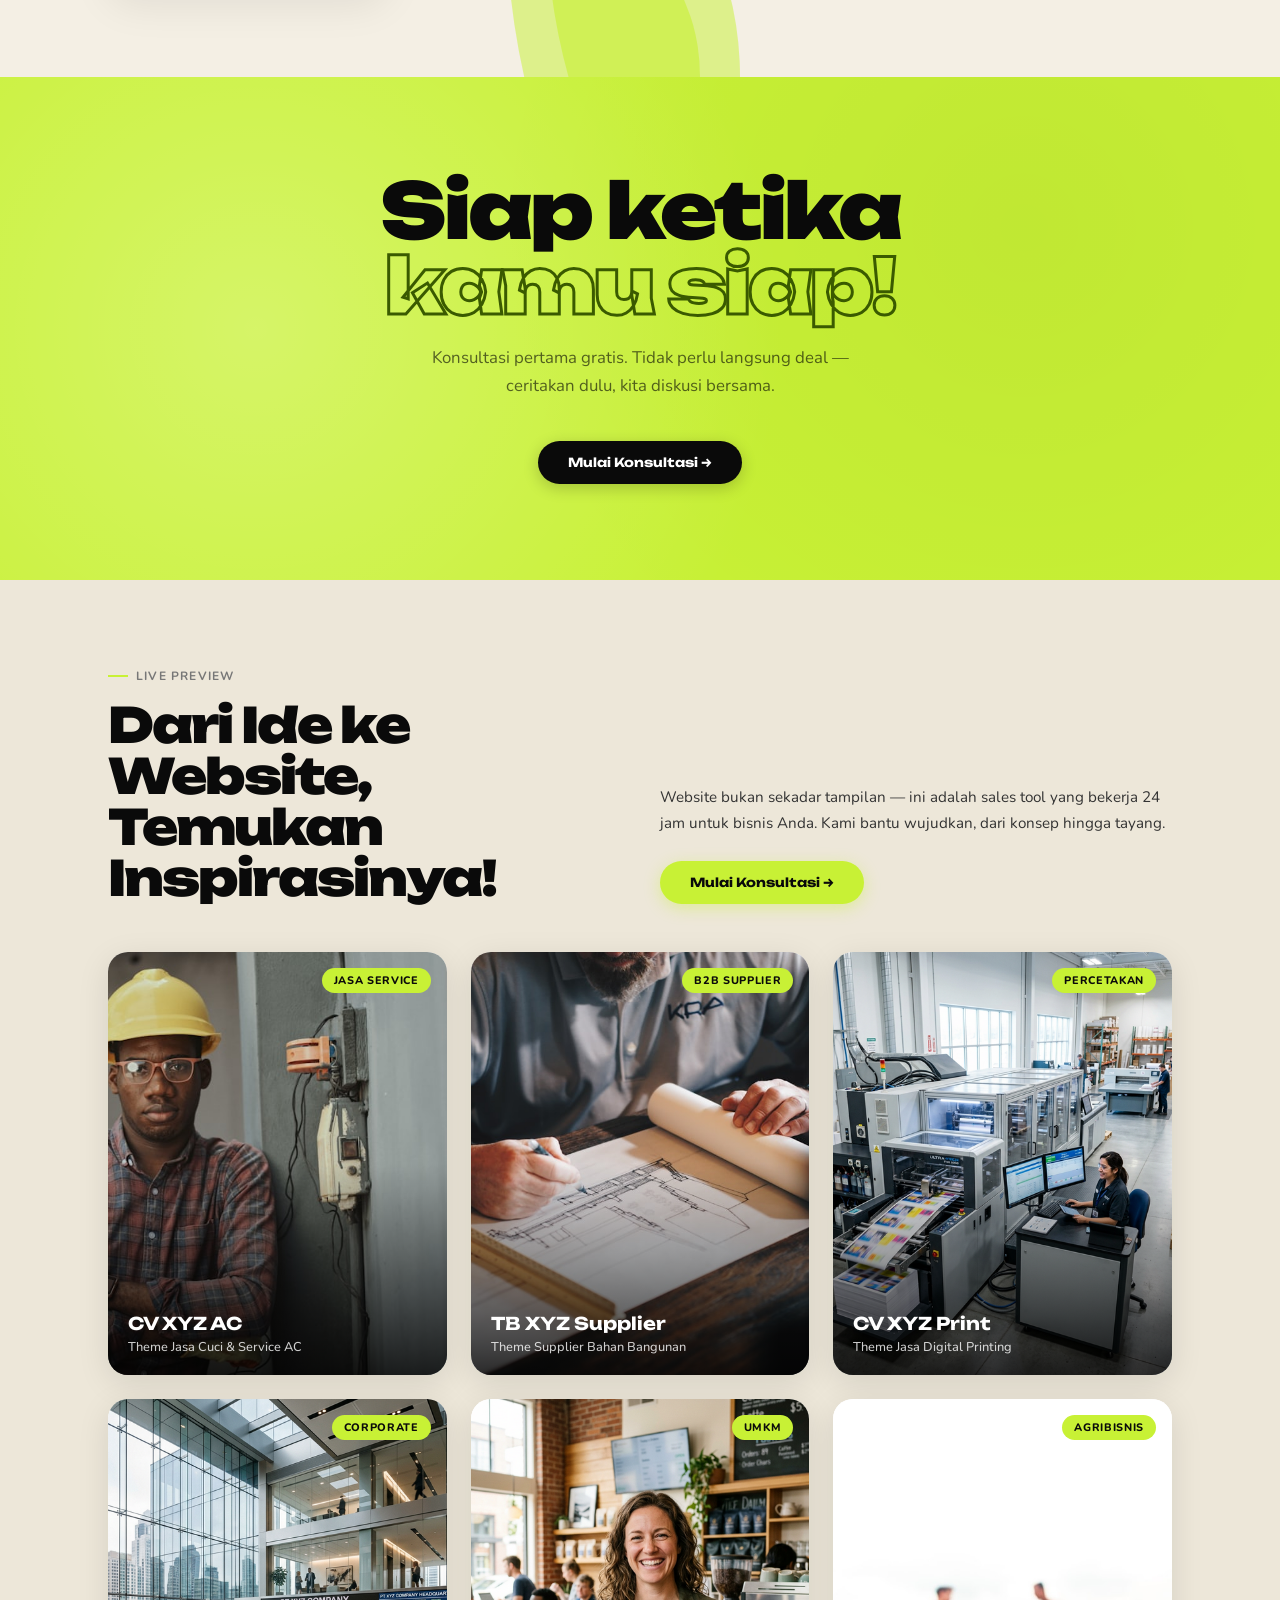
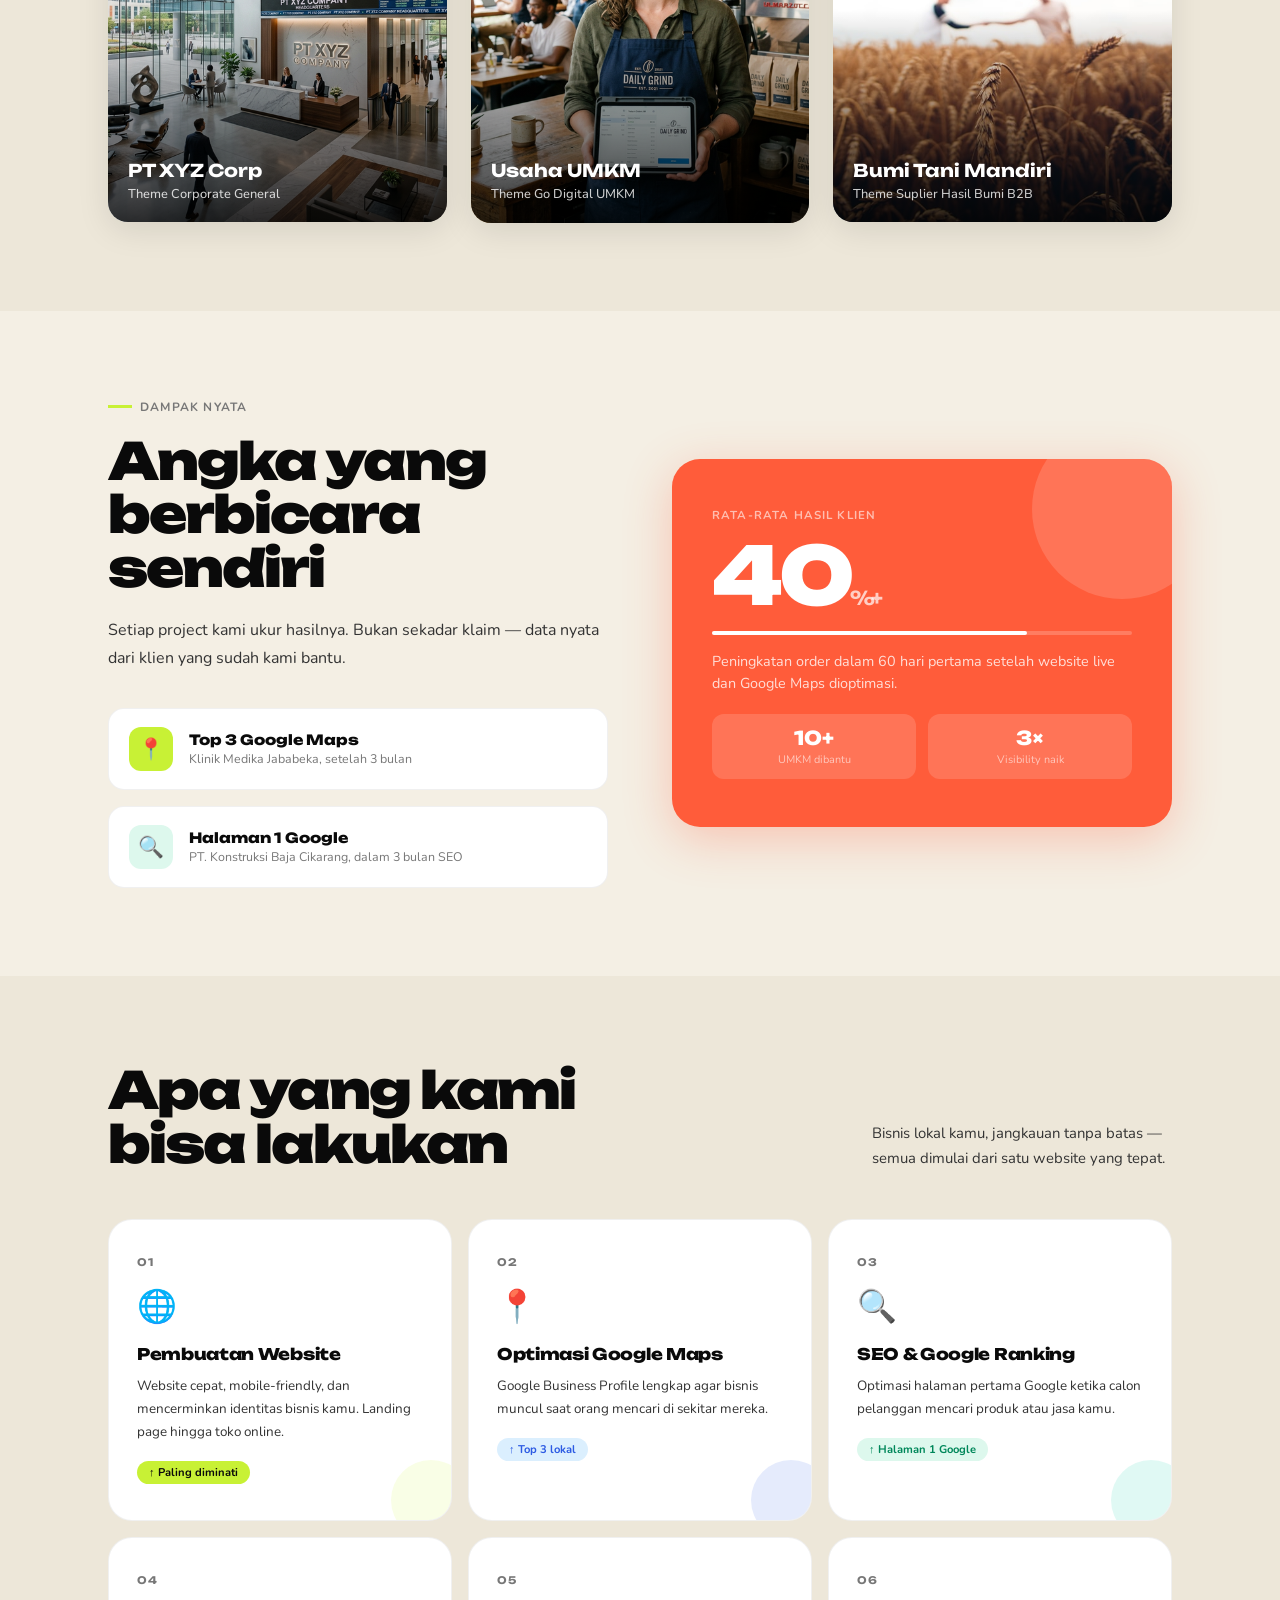
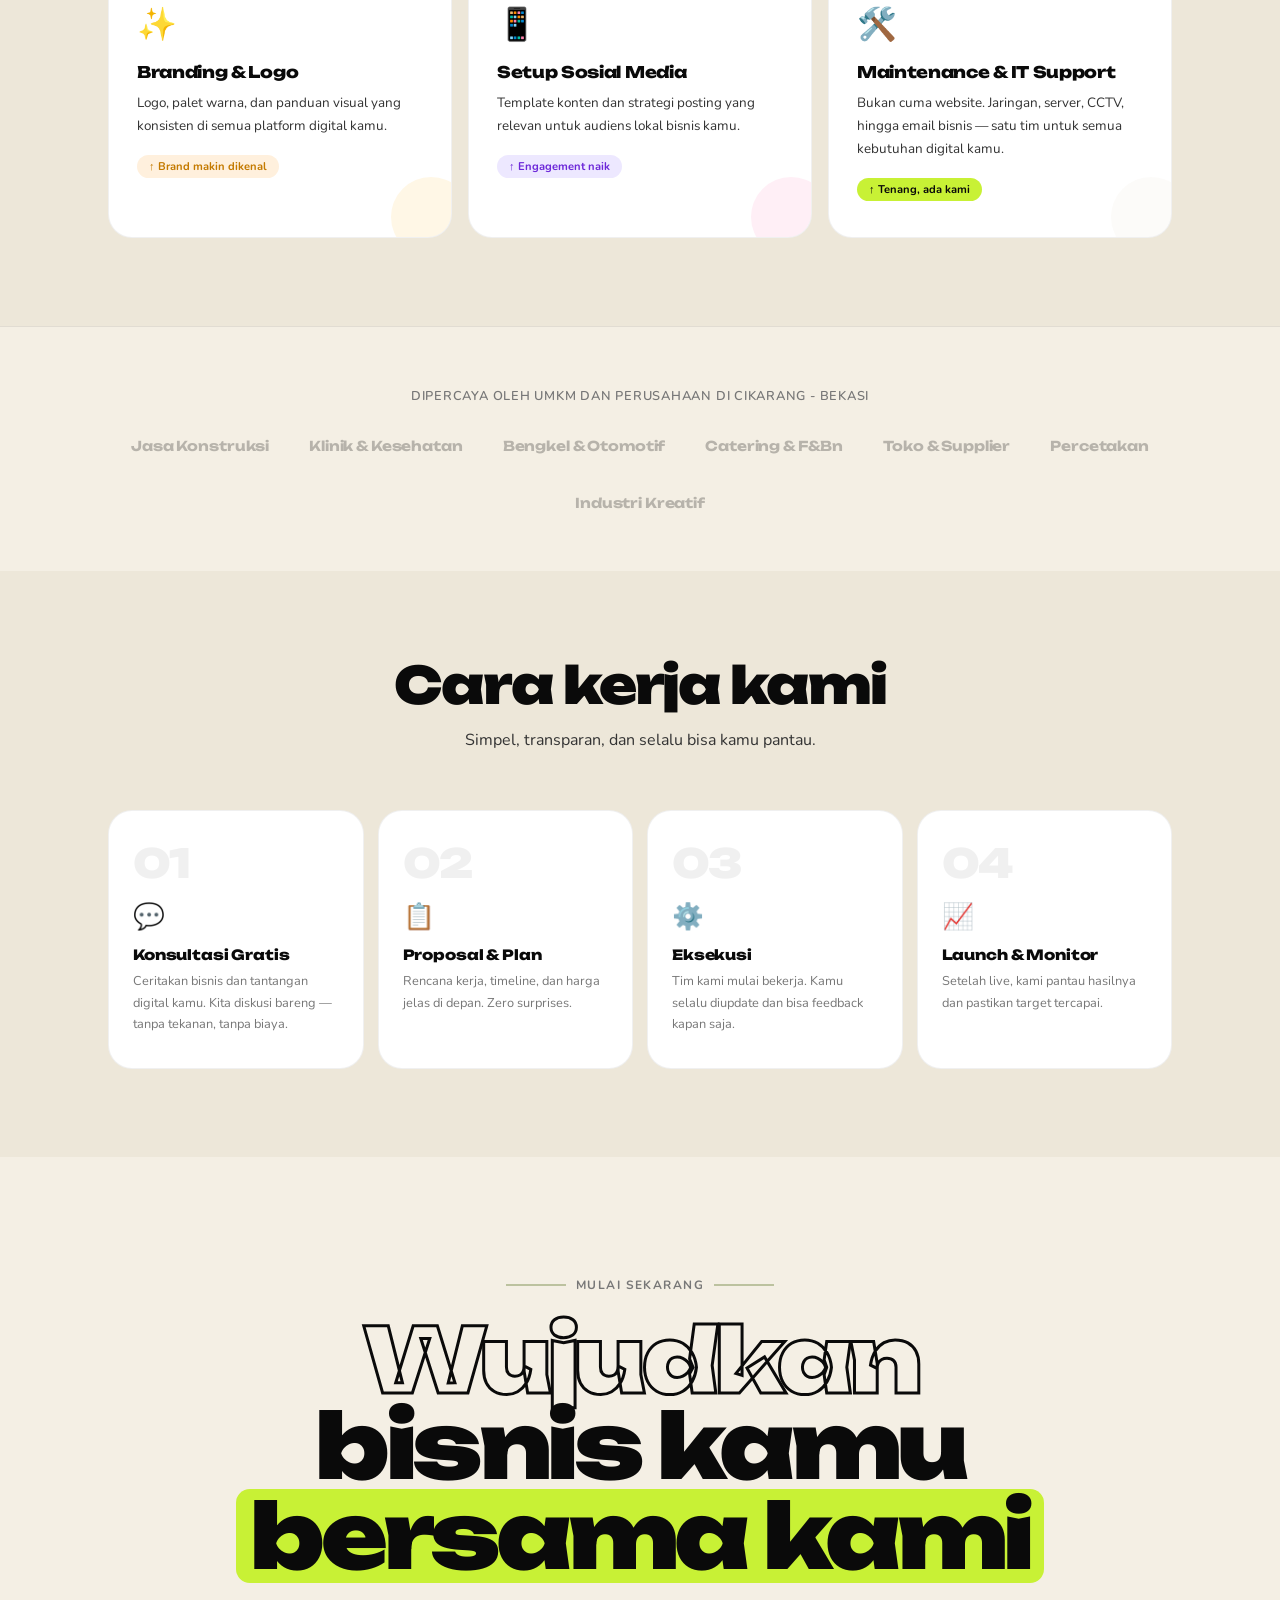
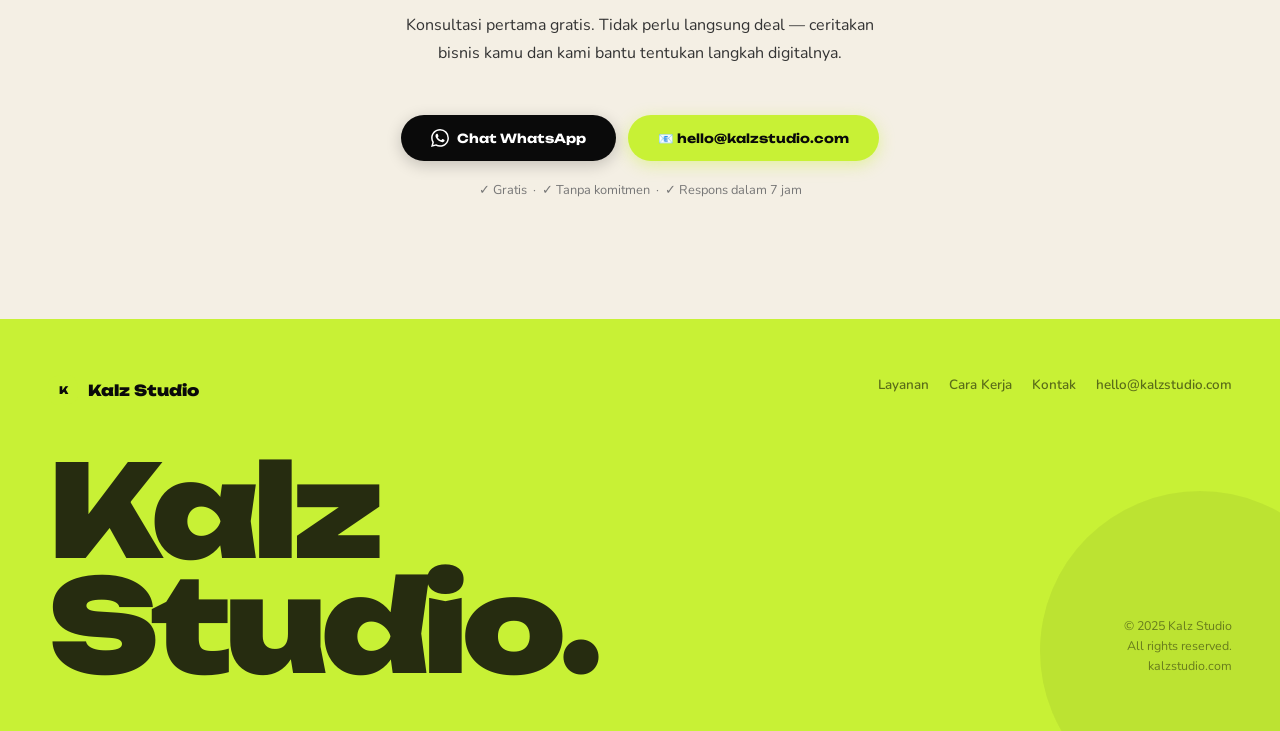
==== commit 48ae4649: "Implement performance optimizations in index.html Added optimizations for performance improvements i" ====
--- a/index.html
+++ b/index.html
@@ -4,16 +4,30 @@
 <head>
   <meta charset="UTF-8" />
   <meta name="viewport" content="width=device-width, initial-scale=1.0" />
-  <title>Kalz Studio | Jasa Pembuatan Website & Company Profile Cikarang Bekasi</title>
-  <meta name="description"
-    content="Layanan jasa pembuatan website, company profile, dan optimasi Google Maps untuk UMKM dan perusahaan di Cikarang, Jababeka, MM2100, dan Bekasi." />
-  <meta name="keywords"
-    content="Jasa Pembuatan Website Cikarang, Web Developer Bekasi, Bikin Web Company Profile Jababeka, Jasa SEO Cikarang, Optimasi Google Maps UMKM" />
+  <title>Kalz Digital Studio | Jasa Pembuatan Website & Company Profile Cikarang - Bekasi</title>
+  <meta name="description" content="Layanan jasa pembuatan website, company profile, dan optimasi Google Maps untuk UMKM dan perusahaan di Cikarang, Jababeka, MM2100, dan Bekasi." />
+  <meta name="keywords" content="Jasa Pembuatan Website Cikarang, Web Developer Bekasi, Bikin Web Company Profile Jababeka, Jasa SEO Cikarang, Optimasi Google Maps UMKM" />
+  <link rel="canonical" href="https://kalzstudio.com/" />
+  <meta property="og:title" content="Kalz Digital Studio | Jasa Pembuatan Website & Company Profile Cikarang - Bekasi" />
+  <meta property="og:description" content="Layanan jasa pembuatan website, company profile, dan optimasi Google Maps untuk UMKM dan perusahaan di Cikarang, Jababeka, MM2100, dan Bekasi." />
+  <meta property="og:url" content="https://kalzstudio.com/" />
+  <meta property="og:type" content="website" />
+  <link rel="icon" type="image/svg+xml" href="favicon.svg" />
+
+  <!-- OPTIMASI 1: Preconnect Google Fonts (kurangi latency) -->
+  <link rel="preconnect" href="https://fonts.googleapis.com" />
+  <link rel="preconnect" href="https://fonts.gstatic.com" crossorigin />
+
+  <!-- OPTIMASI 2: Preload LCP image (hero-1.jpg adalah gambar pertama yang muncul) -->
+  <link rel="preload" as="image" href="assets/img/hero-1.jpg" />
+
+  <!-- OPTIMASI 3: Google Fonts dengan display=swap sudah bagus, tambah preconnect di atas sudah cukup -->
   <link
     href="https://fonts.googleapis.com/css2?family=Unbounded:wght@400;500;600;700;800;900&family=Nunito:ital,wght@0,300;0,400;0,500;0,600;1,400&display=swap"
     rel="stylesheet" />
+
+  <!-- OPTIMASI 4: CSS non-blocking untuk above-the-fold, sisanya load async -->
   <link rel="stylesheet" href="style.css" />
-</head>
 </head>
 
 <body>
@@ -95,7 +109,6 @@
   <!-- ═══ RIBBON SCROLL ═══ -->
   <section class="ribbon-section">
 
-    <!-- SVG ribbon spine -->
     <div class="big-ribbon">
       <svg viewBox="0 0 340 1200" fill="none" preserveAspectRatio="none" xmlns="http://www.w3.org/2000/svg">
         <path d="M170 0 C170 0, 50 150, 170 300 C290 450, 50 600, 170 750 C290 900, 50 1050, 170 1200" stroke="#c8f135"
@@ -107,7 +120,7 @@
 
     <div class="ribbon-rows">
 
-      <!-- ROW 1: right-side card -->
+      <!-- ROW 1 -->
       <div class="rrow rrow-left reveal">
         <div class="rtext">
           <div class="rt-tag">Tantangan UMKM</div>
@@ -117,15 +130,16 @@
         </div>
         <div class="rrow-spacer"></div>
         <div class="rcard reveal d2">
-          <img src="assets/img/hero-1.jpg" alt="Jasa pembuatan website bengkel Cikarang" class="rcard-img" />
+          <!-- OPTIMASI 5: width & height mencegah layout shift (CLS), loading=lazy untuk gambar below fold -->
+          <img src="assets/img/hero-1.jpg" alt="Jasa pembuatan website bengkel Cikarang" class="rcard-img"
+            width="400" height="280" loading="eager" />
           <div class="rc-title">Bisnis kamu harus ditemukan</div>
-          <p class="rc-desc" style="font-size:0.82rem">80% pelanggan mencari produk/jasa lewat Google sebelum membeli.
-          </p>
+          <p class="rc-desc" style="font-size:0.82rem">80% pelanggan mencari produk/jasa lewat Google sebelum membeli.</p>
           <span class="rc-pill rcp-l">↑ Mulai sekarang</span>
         </div>
       </div>
 
-      <!-- ROW 2: left-side card -->
+      <!-- ROW 2 -->
       <div class="rrow rrow-right reveal">
         <div class="rcard reveal d1">
           <div class="rc-num">+40%</div>
@@ -138,68 +152,52 @@
         <div class="rtext">
           <div class="rt-tag">Website</div>
           <h2 class="rt-title">Website yang benar-benar bekerja untuk bisnis kamu</h2>
-          <p class="rt-desc">Bukan sekadar tampilan cantik — website kami dirancang untuk mengubah pengunjung jadi
-            pelanggan.</p>
+          <p class="rt-desc">Bukan sekadar tampilan cantik — website kami dirancang untuk mengubah pengunjung jadi pelanggan.</p>
           <div class="rt-list">
-            <div class="rtl-item">
-              <div class="rtl-dot">✓</div><span>Mobile-first, cepat loading</span>
-            </div>
-            <div class="rtl-item">
-              <div class="rtl-dot">✓</div><span>Tombol order WhatsApp terintegrasi</span>
-            </div>
-            <div class="rtl-item">
-              <div class="rtl-dot">✓</div><span>Katalog produk yang mudah dikelola</span>
-            </div>
-          </div>
-        </div>
-      </div>
-
-      <!-- ROW 3: right-side card -->
+            <div class="rtl-item"><div class="rtl-dot">✓</div><span>Mobile-first, cepat loading</span></div>
+            <div class="rtl-item"><div class="rtl-dot">✓</div><span>Tombol order WhatsApp terintegrasi</span></div>
+            <div class="rtl-item"><div class="rtl-dot">✓</div><span>Katalog produk yang mudah dikelola</span></div>
+          </div>
+        </div>
+      </div>
+
+      <!-- ROW 3 -->
       <div class="rrow rrow-left reveal">
         <div class="rtext">
           <div class="rt-tag">Google Maps</div>
           <h2 class="rt-title">Muncul saat pelanggan mencari di sekitar mereka</h2>
-          <p class="rt-desc">Ketika seseorang mencari "bengkel terdekat" atau "toko kue cikarang bekasi" — pastikan
-            bisnis kamu yang pertama muncul.</p>
+          <p class="rt-desc">Ketika seseorang mencari "bengkel terdekat" atau "toko kue cikarang bekasi" — pastikan bisnis kamu yang pertama muncul.</p>
           <div class="rt-list">
-            <div class="rtl-item">
-              <div class="rtl-dot">✓</div><span>Google Business Profile dioptimasi penuh</span>
-            </div>
-            <div class="rtl-item">
-              <div class="rtl-dot">✓</div><span>Strategi mendapatkan review positif</span>
-            </div>
-            <div class="rtl-item">
-              <div class="rtl-dot">✓</div><span>Keyword lokal yang tepat sasaran</span>
-            </div>
+            <div class="rtl-item"><div class="rtl-dot">✓</div><span>Google Business Profile dioptimasi penuh</span></div>
+            <div class="rtl-item"><div class="rtl-dot">✓</div><span>Strategi mendapatkan review positif</span></div>
+            <div class="rtl-item"><div class="rtl-dot">✓</div><span>Keyword lokal yang tepat sasaran</span></div>
           </div>
         </div>
         <div class="rrow-spacer"></div>
         <div class="rcard reveal d2">
-          <img src="assets/img/hero-2.jpg" alt="Optimasi Google Maps Cikarang" class="rcard-img" />
+          <img src="assets/img/hero-2.jpg" alt="Optimasi Google Maps Cikarang" class="rcard-img"
+            width="400" height="280" loading="lazy" />
           <div class="rc-title">Top 3 Pencarian Lokal</div>
-          <p class="rc-desc" style="font-size:0.82rem">Percetakan lokal di Cikarang berhasil masuk Top 3 Google — jadi
-            pilihan utama perusahaan-perusahaan kawasan industri yang butuh cetak cepat.</p>
+          <p class="rc-desc" style="font-size:0.82rem">Percetakan lokal di Cikarang berhasil masuk Top 3 Google — jadi pilihan utama perusahaan-perusahaan kawasan industri.</p>
           <span class="rc-pill rcp-b">↑ Top 3 lokal</span>
         </div>
       </div>
 
-      <!-- ROW 4: left-side card -->
+      <!-- ROW 4 -->
       <div class="rrow rrow-right reveal">
         <div class="rcard reveal d1">
-          <img src="assets/img/hero-3.jpg" alt="Jasa pembuatan company profile kontraktor Bekasi" class="rcard-img" />
+          <img src="assets/img/hero-3.jpg" alt="Jasa pembuatan company profile kontraktor Bekasi" class="rcard-img"
+            width="400" height="280" loading="lazy" />
           <div class="rc-title">Brand yang tak terlupakan</div>
-          <p class="rc-desc">Identitas visual yang konsisten membangun kepercayaan dan membuat bisnis kamu mudah
-            diingat.</p>
+          <p class="rc-desc">Identitas visual yang konsisten membangun kepercayaan dan membuat bisnis kamu mudah diingat.</p>
           <span class="rc-pill rcp-o">↑ Awereness Meningkat</span>
         </div>
         <div class="rrow-spacer"></div>
         <div class="rtext">
           <div class="rt-tag">Branding</div>
           <h2 class="rt-title">Satu identitas, semua platform, satu kesan</h2>
-          <p class="rt-desc">Logo, warna, dan cara bicaramu harus konsisten di mana saja — dari Instagram hingga kemasan
-            produk.</p>
-          <a href="#kontak" class="btn-ink"
-            style="display:inline-flex;align-items:center;gap:8px;margin-top:8px">Diskusi branding →</a>
+          <p class="rt-desc">Logo, warna, dan cara bicaramu harus konsisten di mana saja — dari Instagram hingga kemasan produk.</p>
+          <a href="#kontak" class="btn-ink" style="display:inline-flex;align-items:center;gap:8px;margin-top:8px">Diskusi branding →</a>
         </div>
       </div>
 
@@ -209,8 +207,7 @@
   <!-- ═══ READY ═══ -->
   <section class="ready-section">
     <h2 class="ready-title">Siap ketika<br><span class="outline">kamu siap!</span></h2>
-    <p class="ready-sub">Konsultasi pertama gratis. Tidak perlu langsung deal — ceritakan dulu, kita diskusi bersama.
-    </p>
+    <p class="ready-sub">Konsultasi pertama gratis. Tidak perlu langsung deal — ceritakan dulu, kita diskusi bersama.</p>
     <div class="ready-btns">
       <a href="#kontak" class="btn-ink">Mulai Konsultasi →</a>
     </div>
@@ -222,18 +219,14 @@
       <div class="collage-header">
         <div class="collage-header-grid">
           <div class="reveal">
-            <div
-              style="font-size:0.75rem;font-weight:700;letter-spacing:.1em;text-transform:uppercase;color:var(--ink-3);margin-bottom:16px;display:flex;align-items:center;gap:8px">
+            <div style="font-size:0.75rem;font-weight:700;letter-spacing:.1em;text-transform:uppercase;color:var(--ink-3);margin-bottom:16px;display:flex;align-items:center;gap:8px">
               <span style="width:20px;height:2px;background:var(--lime);display:inline-block"></span>Live Preview
             </div>
-            <h2
-              style="font-family:'Unbounded',sans-serif;font-size:clamp(2rem,3.8vw,3.2rem);font-weight:900;letter-spacing:-0.04em;line-height:1.05">
+            <h2 style="font-family:'Unbounded',sans-serif;font-size:clamp(2rem,3.8vw,3.2rem);font-weight:900;letter-spacing:-0.04em;line-height:1.05">
               Dari Ide ke Website, Temukan Inspirasinya!</h2>
           </div>
           <div class="reveal d1">
-            <p style="font-size:0.95rem;color:var(--ink-2);line-height:1.75;margin-bottom:24px">Website bukan sekadar
-              tampilan — ini adalah sales tool yang bekerja 24 jam untuk bisnis Anda. Kami bantu wujudkan, dari konsep
-              hingga tayang. Lihat contoh hasilnya di bawah.</p>
+            <p style="font-size:0.95rem;color:var(--ink-2);line-height:1.75;margin-bottom:24px">Website bukan sekadar tampilan — ini adalah sales tool yang bekerja 24 jam untuk bisnis Anda. Kami bantu wujudkan, dari konsep hingga tayang.</p>
             <a href="#kontak" class="btn-lime">Mulai Konsultasi →</a>
           </div>
         </div>
@@ -241,57 +234,45 @@
 
       <div class="collage-grid reveal">
         <a href="sample-1.html" target="_blank" class="cg-photo">
-          <img src="assets/img/ac-hero.jpg" alt="Theme Jasa AC" />
+          <img src="assets/img/ac-hero.jpg" alt="Theme Jasa AC" width="600" height="400" loading="lazy" />
           <div class="cg-photo-overlay"></div>
           <span class="cg-tag">Jasa Service</span>
-          <div class="cg-title">CV XYZ AC<br><span
-              style="font-size:0.8rem;font-weight:500;font-family:'Nunito',sans-serif;opacity:0.8;display:block;margin-top:6px">Theme
-              Jasa Cuci & Service AC</span></div>
+          <div class="cg-title">CV XYZ AC<br><span style="font-size:0.8rem;font-weight:500;font-family:'Nunito',sans-serif;opacity:0.8;display:block;margin-top:6px">Theme Jasa Cuci & Service AC</span></div>
           <div class="cg-preview-btn">Live Preview ↗</div>
         </a>
         <a href="sample-2.html" target="_blank" class="cg-photo">
-          <img src="assets/img/b2b-hero.jpg" alt="Theme Supplier Konstruksi" />
+          <img src="assets/img/b2b-hero.jpg" alt="Theme Supplier Konstruksi" width="600" height="400" loading="lazy" />
           <div class="cg-photo-overlay"></div>
           <span class="cg-tag">B2B Supplier</span>
-          <div class="cg-title">TB XYZ Supplier<br><span
-              style="font-size:0.8rem;font-weight:500;font-family:'Nunito',sans-serif;opacity:0.8;display:block;margin-top:6px">Theme
-              Supplier Bahan Bangunan</span></div>
+          <div class="cg-title">TB XYZ Supplier<br><span style="font-size:0.8rem;font-weight:500;font-family:'Nunito',sans-serif;opacity:0.8;display:block;margin-top:6px">Theme Supplier Bahan Bangunan</span></div>
           <div class="cg-preview-btn">Live Preview ↗</div>
         </a>
         <a href="sample-3.html" target="_blank" class="cg-photo">
-          <img src="assets/img/print-hero.jpg" alt="Theme Percetakan" />
+          <img src="assets/img/print-hero.jpg" alt="Theme Percetakan" width="600" height="400" loading="lazy" />
           <div class="cg-photo-overlay"></div>
           <span class="cg-tag">Percetakan</span>
-          <div class="cg-title">CV XYZ Print<br><span
-              style="font-size:0.8rem;font-weight:500;font-family:'Nunito',sans-serif;opacity:0.8;display:block;margin-top:6px">Theme
-              Jasa Digital Printing</span></div>
+          <div class="cg-title">CV XYZ Print<br><span style="font-size:0.8rem;font-weight:500;font-family:'Nunito',sans-serif;opacity:0.8;display:block;margin-top:6px">Theme Jasa Digital Printing</span></div>
           <div class="cg-preview-btn">Live Preview ↗</div>
         </a>
         <a href="sample-4.html" target="_blank" class="cg-photo">
-          <img src="assets/img/corp_hero.jpg" alt="Theme Corporate" />
+          <img src="assets/img/corp_hero.jpg" alt="Theme Corporate" width="600" height="400" loading="lazy" />
           <div class="cg-photo-overlay"></div>
           <span class="cg-tag">Corporate</span>
-          <div class="cg-title">PT XYZ Corp<br><span
-              style="font-size:0.8rem;font-weight:500;font-family:'Nunito',sans-serif;opacity:0.8;display:block;margin-top:6px">Theme
-              Corporate General</span></div>
+          <div class="cg-title">PT XYZ Corp<br><span style="font-size:0.8rem;font-weight:500;font-family:'Nunito',sans-serif;opacity:0.8;display:block;margin-top:6px">Theme Corporate General</span></div>
           <div class="cg-preview-btn">Live Preview ↗</div>
         </a>
         <a href="sample-5.html" target="_blank" class="cg-photo">
-          <img src="assets/img/umkm_hero.jpg" alt="Theme UMKM Go Digital" />
+          <img src="assets/img/umkm_hero.jpg" alt="Theme UMKM Go Digital" width="600" height="400" loading="lazy" />
           <div class="cg-photo-overlay"></div>
           <span class="cg-tag">UMKM</span>
-          <div class="cg-title">Usaha UMKM<br><span
-              style="font-size:0.8rem;font-weight:500;font-family:'Nunito',sans-serif;opacity:0.8;display:block;margin-top:6px">Theme
-              Go Digital UMKM</span></div>
+          <div class="cg-title">Usaha UMKM<br><span style="font-size:0.8rem;font-weight:500;font-family:'Nunito',sans-serif;opacity:0.8;display:block;margin-top:6px">Theme Go Digital UMKM</span></div>
           <div class="cg-preview-btn">Live Preview ↗</div>
         </a>
         <a href="sample-6.html" target="_blank" class="cg-photo">
-          <img src="assets/img/farm-hero.jpg" alt="Theme Pertanian B2B" />
+          <img src="assets/img/farm-hero.jpg" alt="Theme Pertanian B2B" width="600" height="400" loading="lazy" />
           <div class="cg-photo-overlay"></div>
           <span class="cg-tag">Agribisnis</span>
-          <div class="cg-title">Bumi Tani Mandiri<br><span
-              style="font-size:0.8rem;font-weight:500;font-family:'Nunito',sans-serif;opacity:0.8;display:block;margin-top:6px">Theme
-              Suplier Hasil Bumi B2B</span></div>
+          <div class="cg-title">Bumi Tani Mandiri<br><span style="font-size:0.8rem;font-weight:500;font-family:'Nunito',sans-serif;opacity:0.8;display:block;margin-top:6px">Theme Suplier Hasil Bumi B2B</span></div>
           <div class="cg-preview-btn">Live Preview ↗</div>
         </a>
       </div>
@@ -304,30 +285,19 @@
       <div class="nb-left reveal">
         <div class="section-tag">Dampak Nyata</div>
         <h2 class="nb-title">Angka yang berbicara sendiri</h2>
-        <p class="nb-desc">Setiap project kami ukur hasilnya. Bukan sekadar klaim — data nyata dari klien yang sudah
-          kami bantu.</p>
+        <p class="nb-desc">Setiap project kami ukur hasilnya. Bukan sekadar klaim — data nyata dari klien yang sudah kami bantu.</p>
         <div style="display:flex;flex-direction:column;gap:16px">
-          <div
-            style="display:flex;align-items:center;gap:16px;background:var(--white);border-radius:16px;padding:18px 20px;border:1.5px solid rgba(0,0,0,.06)">
-            <div
-              style="width:44px;height:44px;border-radius:12px;background:var(--lime);display:flex;align-items:center;justify-content:center;font-size:1.3rem;flex-shrink:0">
-              📍</div>
+          <div style="display:flex;align-items:center;gap:16px;background:var(--white);border-radius:16px;padding:18px 20px;border:1.5px solid rgba(0,0,0,.06)">
+            <div style="width:44px;height:44px;border-radius:12px;background:var(--lime);display:flex;align-items:center;justify-content:center;font-size:1.3rem;flex-shrink:0">📍</div>
             <div>
-              <div
-                style="font-family:'Unbounded',sans-serif;font-size:0.88rem;font-weight:800;color:var(--ink);margin-bottom:2px">
-                Top 3 Google Maps</div>
+              <div style="font-family:'Unbounded',sans-serif;font-size:0.88rem;font-weight:800;color:var(--ink);margin-bottom:2px">Top 3 Google Maps</div>
               <div style="font-size:0.78rem;color:var(--ink-3)">Klinik Medika Jababeka, setelah 3 bulan</div>
             </div>
           </div>
-          <div
-            style="display:flex;align-items:center;gap:16px;background:var(--white);border-radius:16px;padding:18px 20px;border:1.5px solid rgba(0,0,0,.06)">
-            <div
-              style="width:44px;height:44px;border-radius:12px;background:#ddf8ed;display:flex;align-items:center;justify-content:center;font-size:1.3rem;flex-shrink:0">
-              🔍</div>
+          <div style="display:flex;align-items:center;gap:16px;background:var(--white);border-radius:16px;padding:18px 20px;border:1.5px solid rgba(0,0,0,.06)">
+            <div style="width:44px;height:44px;border-radius:12px;background:#ddf8ed;display:flex;align-items:center;justify-content:center;font-size:1.3rem;flex-shrink:0">🔍</div>
             <div>
-              <div
-                style="font-family:'Unbounded',sans-serif;font-size:0.88rem;font-weight:800;color:var(--ink);margin-bottom:2px">
-                Halaman 1 Google</div>
+              <div style="font-family:'Unbounded',sans-serif;font-size:0.88rem;font-weight:800;color:var(--ink);margin-bottom:2px">Halaman 1 Google</div>
               <div style="font-size:0.78rem;color:var(--ink-3)">PT. Konstruksi Baja Cikarang, dalam 3 bulan SEO</div>
             </div>
           </div>
@@ -335,15 +305,12 @@
       </div>
       <div class="reveal d1">
         <div class="nb-big-card">
-          <div
-            style="font-size:0.72rem;font-weight:700;letter-spacing:.1em;text-transform:uppercase;color:rgba(255,255,255,.6);margin-bottom:12px">
-            Rata-rata hasil klien</div>
+          <div style="font-size:0.72rem;font-weight:700;letter-spacing:.1em;text-transform:uppercase;color:rgba(255,255,255,.6);margin-bottom:12px">Rata-rata hasil klien</div>
           <div class="nb-num">40<span class="nb-unit">%+</span></div>
           <div style="height:4px;background:rgba(255,255,255,.2);border-radius:100px;margin:16px 0">
             <div style="height:100%;width:75%;background:white;border-radius:100px"></div>
           </div>
-          <p class="nb-caption">Peningkatan order dalam 60 hari pertama setelah website live dan Google Maps dioptimasi.
-          </p>
+          <p class="nb-caption">Peningkatan order dalam 60 hari pertama setelah website live dan Google Maps dioptimasi.</p>
           <div style="display:flex;gap:12px;margin-top:20px">
             <div style="flex:1;background:rgba(255,255,255,.15);border-radius:12px;padding:12px;text-align:center">
               <div style="font-family:'Unbounded',sans-serif;font-size:1.2rem;font-weight:800;color:white">10+</div>
@@ -372,8 +339,7 @@
           <div class="sv-num">01</div>
           <span class="sv-icon">🌐</span>
           <div class="sv-name">Pembuatan Website</div>
-          <p class="sv-desc">Website cepat, mobile-friendly, dan mencerminkan identitas bisnis kamu. Landing page hingga
-            toko online.</p>
+          <p class="sv-desc">Website cepat, mobile-friendly, dan mencerminkan identitas bisnis kamu. Landing page hingga toko online.</p>
           <span class="sv-pill sp-l">↑ Paling diminati</span>
         </div>
         <div class="sv reveal d1">
@@ -381,8 +347,7 @@
           <div class="sv-num">02</div>
           <span class="sv-icon">📍</span>
           <div class="sv-name">Optimasi Google Maps</div>
-          <p class="sv-desc">Google Business Profile lengkap agar bisnis muncul saat orang mencari di sekitar mereka.
-          </p>
+          <p class="sv-desc">Google Business Profile lengkap agar bisnis muncul saat orang mencari di sekitar mereka.</p>
           <span class="sv-pill sp-b">↑ Top 3 lokal</span>
         </div>
         <div class="sv reveal d2">
@@ -414,8 +379,7 @@
           <div class="sv-num">06</div>
           <span class="sv-icon">🛠️</span>
           <div class="sv-name">Maintenance & IT Support</div>
-          <p class="sv-desc">Bukan cuma website. Jaringan, server, CCTV, hingga email bisnis — satu tim untuk semua
-            kebutuhan digital kamu.</p>
+          <p class="sv-desc">Bukan cuma website. Jaringan, server, CCTV, hingga email bisnis — satu tim untuk semua kebutuhan digital kamu.</p>
           <span class="sv-pill sp-l">↑ Tenang, ada kami</span>
         </div>
       </div>
@@ -451,8 +415,7 @@
           <div class="pg-num">01</div>
           <div class="pg-icon">💬</div>
           <div class="pg-title">Konsultasi Gratis</div>
-          <p class="pg-desc">Ceritakan bisnis dan tantangan digital kamu. Kita diskusi bareng — tanpa tekanan, tanpa
-            biaya.</p>
+          <p class="pg-desc">Ceritakan bisnis dan tantangan digital kamu. Kita diskusi bareng — tanpa tekanan, tanpa biaya.</p>
         </div>
         <div class="pg reveal d1">
           <div class="pg-line"></div>
@@ -488,14 +451,12 @@
         bisnis kamu<br>
         <span class="lime-bg-cta">bersama kami</span>
       </h2>
-      <p class="cta-desc">Konsultasi pertama gratis. Tidak perlu langsung deal — ceritakan bisnis kamu dan kami bantu
-        tentukan langkah digitalnya.</p>
+      <p class="cta-desc">Konsultasi pertama gratis. Tidak perlu langsung deal — ceritakan bisnis kamu dan kami bantu tentukan langkah digitalnya.</p>
       <div class="cta-btns">
         <a href="https://wa.me/6288291388653?text=Halo%20Kalz%20Studio%2C%20saya%20ingin%20konsultasi%20gratis"
           target="_blank" class="btn-ink">
           <svg width="18" height="18" viewBox="0 0 24 24" fill="white">
-            <path
-              d="M17.472 14.382c-.297-.149-1.758-.867-2.03-.967-.273-.099-.471-.148-.67.15-.197.297-.767.966-.94 1.164-.173.199-.347.223-.644.075-.297-.15-1.255-.463-2.39-1.475-.883-.788-1.48-1.761-1.653-2.059-.173-.297-.018-.458.13-.606.134-.133.298-.347.446-.52.149-.174.198-.298.298-.497.099-.198.05-.371-.025-.52-.075-.149-.669-1.612-.916-2.207-.242-.579-.487-.5-.669-.51-.173-.008-.371-.01-.57-.01-.198 0-.52.074-.792.372-.272.297-1.04 1.016-1.04 2.479 0 1.462 1.065 2.875 1.213 3.074.149.198 2.096 3.2 5.077 4.487.709.306 1.262.489 1.694.625.712.227 1.36.195 1.871.118.571-.085 1.758-.719 2.006-1.413.248-.694.248-1.289.173-1.413-.074-.124-.272-.198-.57-.347m-5.421 7.403h-.004a9.87 9.87 0 01-5.031-1.378l-.361-.214-3.741.982.998-3.648-.235-.374a9.86 9.86 0 01-1.51-5.26c.001-5.45 4.436-9.884 9.888-9.884 2.64 0 5.122 1.03 6.988 2.898a9.825 9.825 0 012.893 6.994c-.003 5.45-4.437 9.884-9.885 9.884m8.413-18.297A11.815 11.815 0 0012.05 0C5.495 0 .16 5.335.157 11.892c0 2.096.547 4.142 1.588 5.945L.057 24l6.305-1.654a11.882 11.882 0 005.683 1.448h.005c6.554 0 11.89-5.335 11.893-11.893a11.821 11.821 0 00-3.48-8.413z" />
+            <path d="M17.472 14.382c-.297-.149-1.758-.867-2.03-.967-.273-.099-.471-.148-.67.15-.197.297-.767.966-.94 1.164-.173.199-.347.223-.644.075-.297-.15-1.255-.463-2.39-1.475-.883-.788-1.48-1.761-1.653-2.059-.173-.297-.018-.458.13-.606.134-.133.298-.347.446-.52.149-.174.198-.298.298-.497.099-.198.05-.371-.025-.52-.075-.149-.669-1.612-.916-2.207-.242-.579-.487-.5-.669-.51-.173-.008-.371-.01-.57-.01-.198 0-.52.074-.792.372-.272.297-1.04 1.016-1.04 2.479 0 1.462 1.065 2.875 1.213 3.074.149.198 2.096 3.2 5.077 4.487.709.306 1.262.489 1.694.625.712.227 1.36.195 1.871.118.571-.085 1.758-.719 2.006-1.413.248-.694.248-1.289.173-1.413-.074-.124-.272-.198-.57-.347m-5.421 7.403h-.004a9.87 9.87 0 01-5.031-1.378l-.361-.214-3.741.982.998-3.648-.235-.374a9.86 9.86 0 01-1.51-5.26c.001-5.45 4.436-9.884 9.888-9.884 2.64 0 5.122 1.03 6.988 2.898a9.825 9.825 0 012.893 6.994c-.003 5.45-4.437 9.884-9.885 9.884m8.413-18.297A11.815 11.815 0 0012.05 0C5.495 0 .16 5.335.157 11.892c0 2.096.547 4.142 1.588 5.945L.057 24l6.305-1.654a11.882 11.882 0 005.683 1.448h.005c6.554 0 11.89-5.335 11.893-11.893a11.821 11.821 0 00-3.48-8.413z" />
           </svg>
           Chat WhatsApp
         </a>
@@ -529,7 +490,8 @@
     </div>
   </footer>
 
-  <script src="script.js"></script>
+  <!-- OPTIMASI 6: defer script.js agar tidak blocking render -->
+  <script src="script.js" defer></script>
 </body>
 
-</html>+</html>
